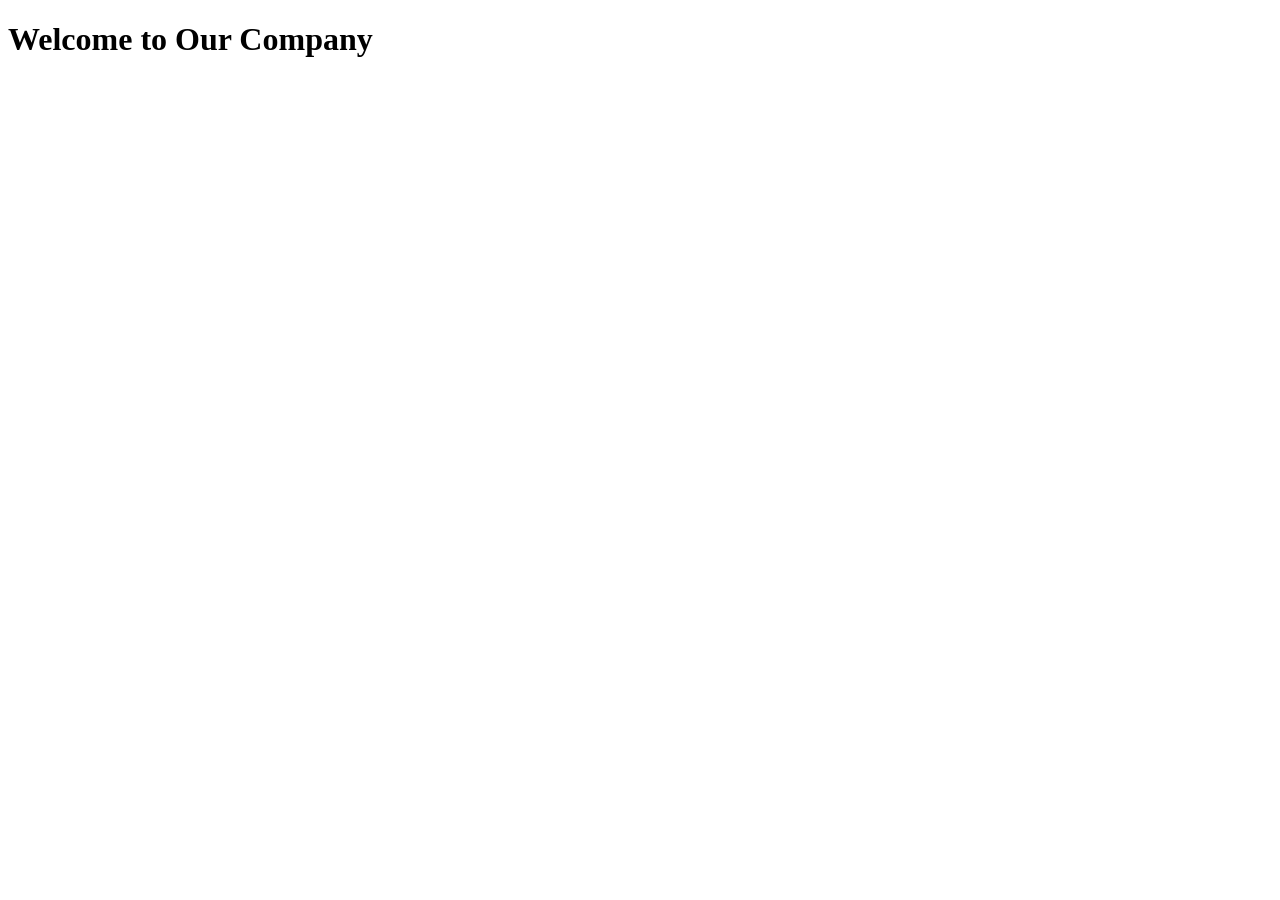
==== index.html @ e73011f4 "Initial commit with index.html" ====
<!DOCTYPE html>
<html lang="en">
<head>
    <meta charset="UTF-8">
    <meta name="viewport" content="width=device-width, initial-scale=1.0">
    <title>Document</title>
</head>
<body>
    <h1>Welcome to Our Company</h1>
</body>
</html>
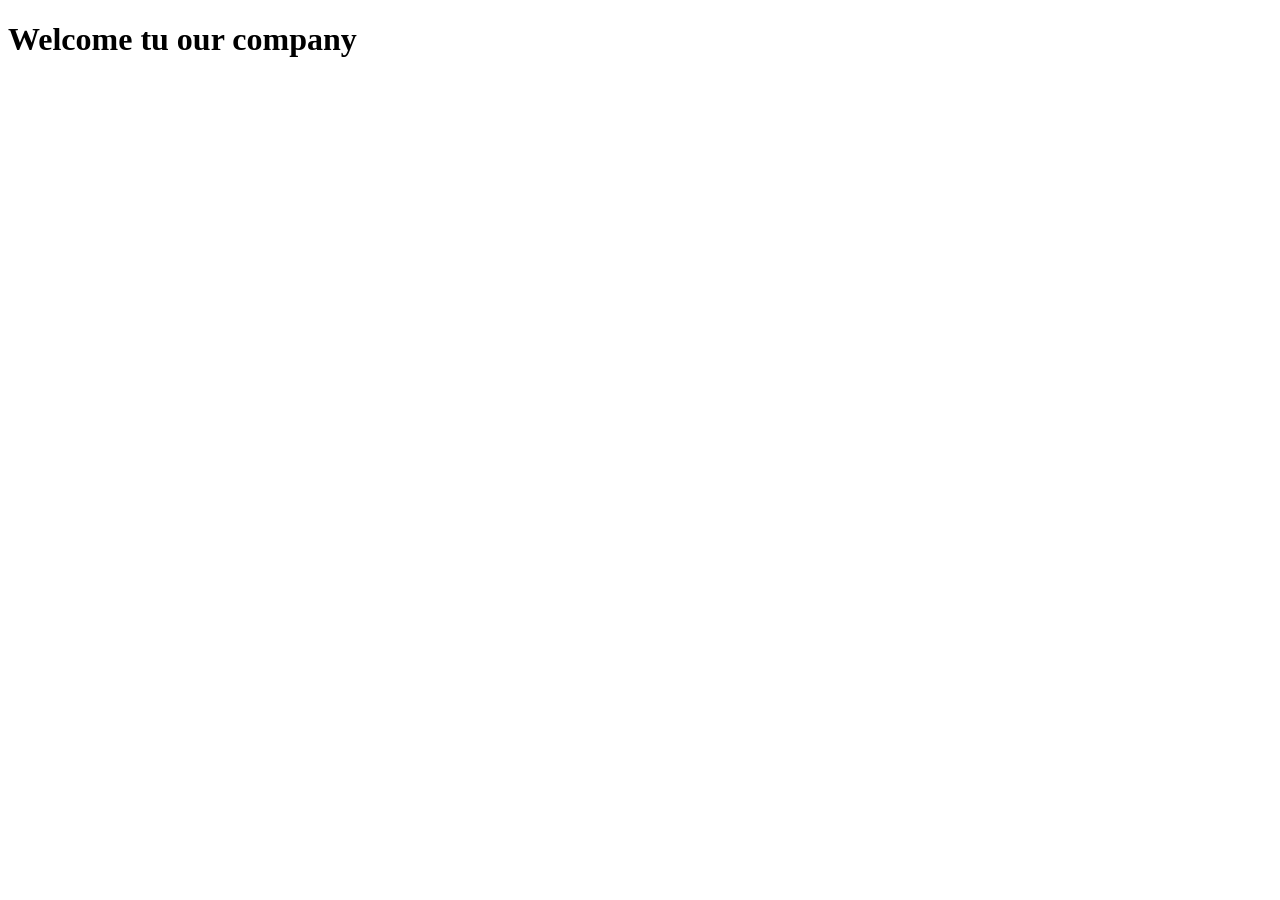
==== commit 014e8a74: "Initial commit with index.html" ====
--- a/index.html
+++ b/index.html
@@ -6,6 +6,6 @@
     <title>Document</title>
 </head>
 <body>
-    <h1>Welcome to Our Company</h1>
+    <h1>Welcome tu our company</h1>
 </body>
 </html>
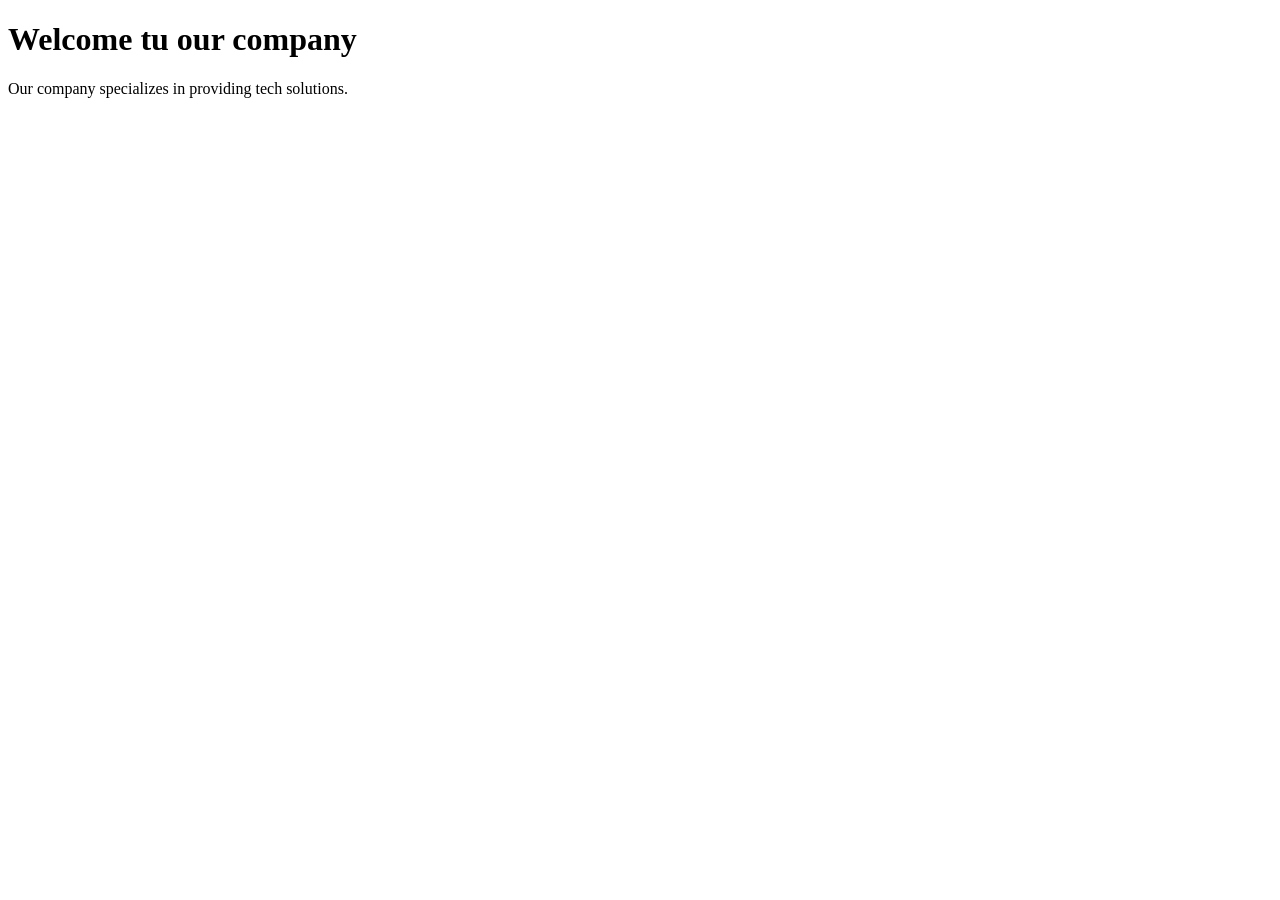
==== commit 7290e09c: "Update content in index.html" ====
--- a/index.html
+++ b/index.html
@@ -7,5 +7,6 @@
 </head>
 <body>
     <h1>Welcome tu our company</h1>
+    <p>Our company specializes in providing tech solutions.</p>
 </body>
 </html>
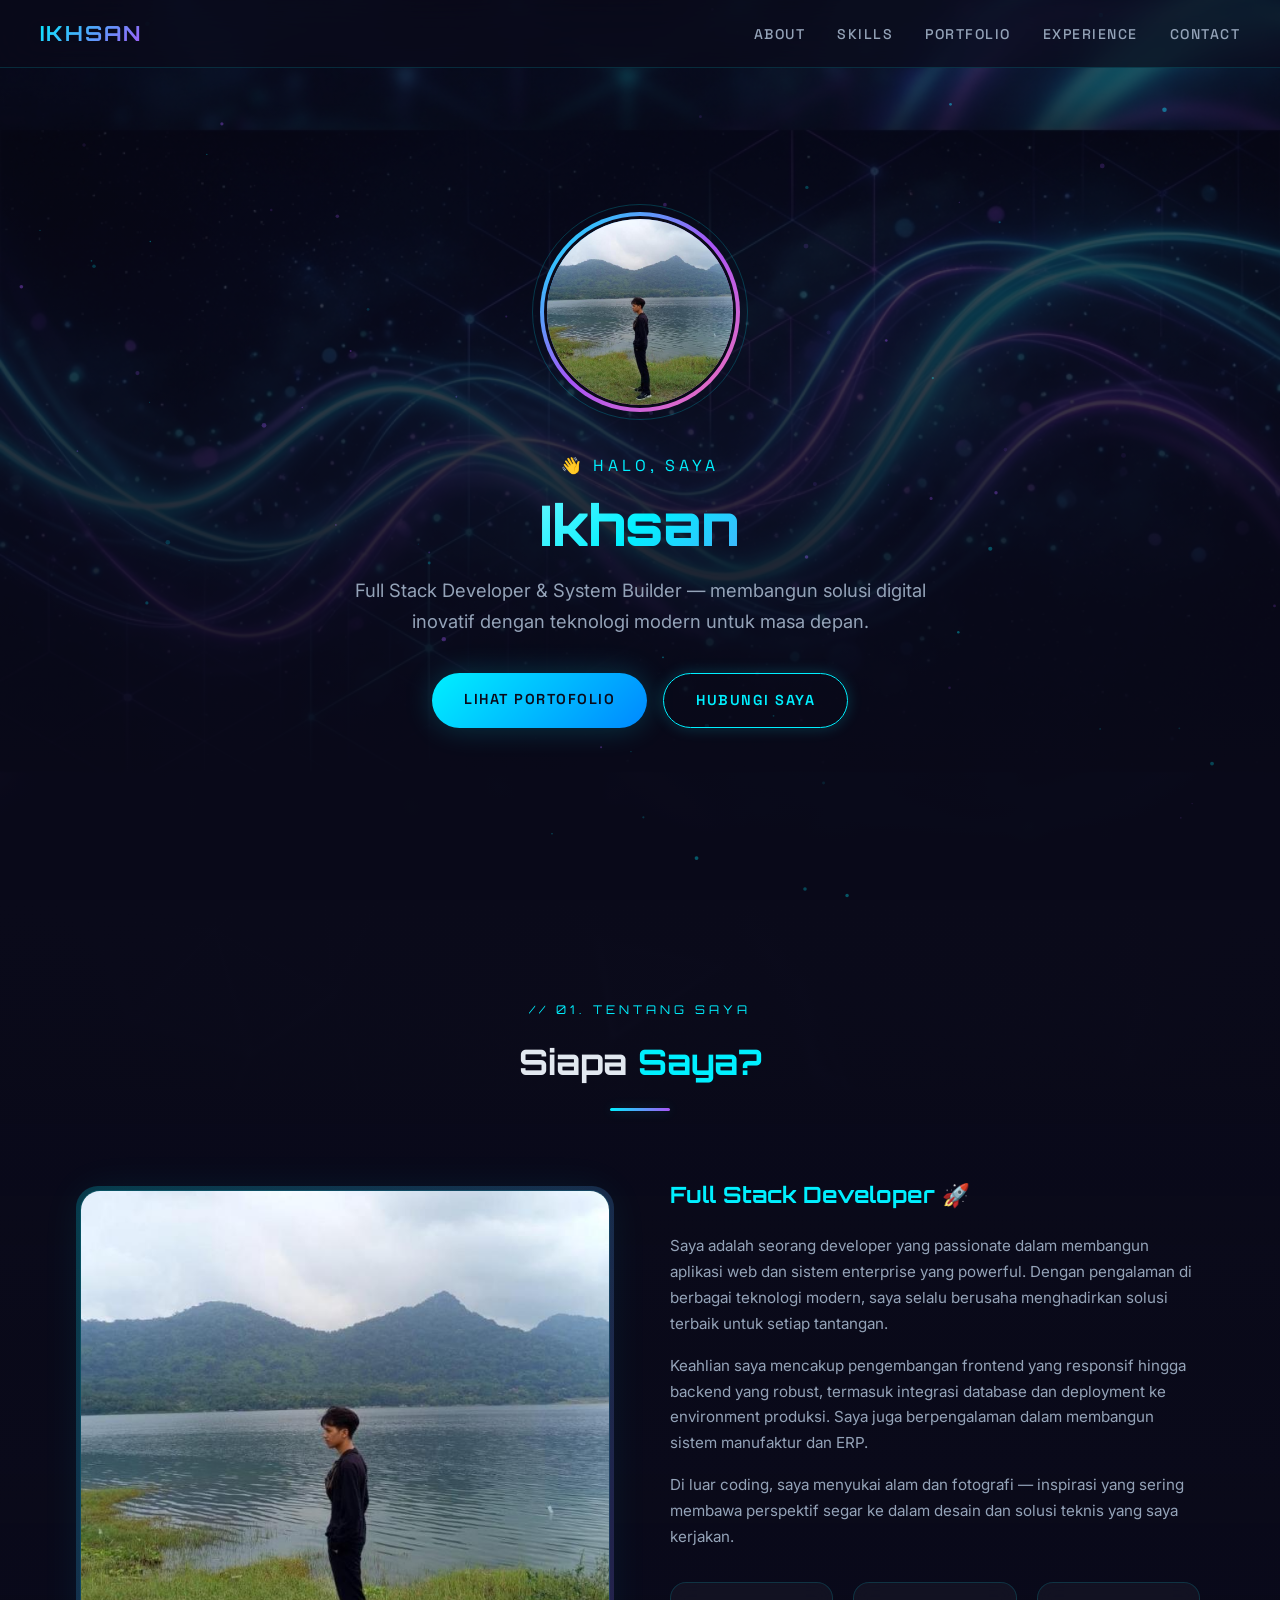
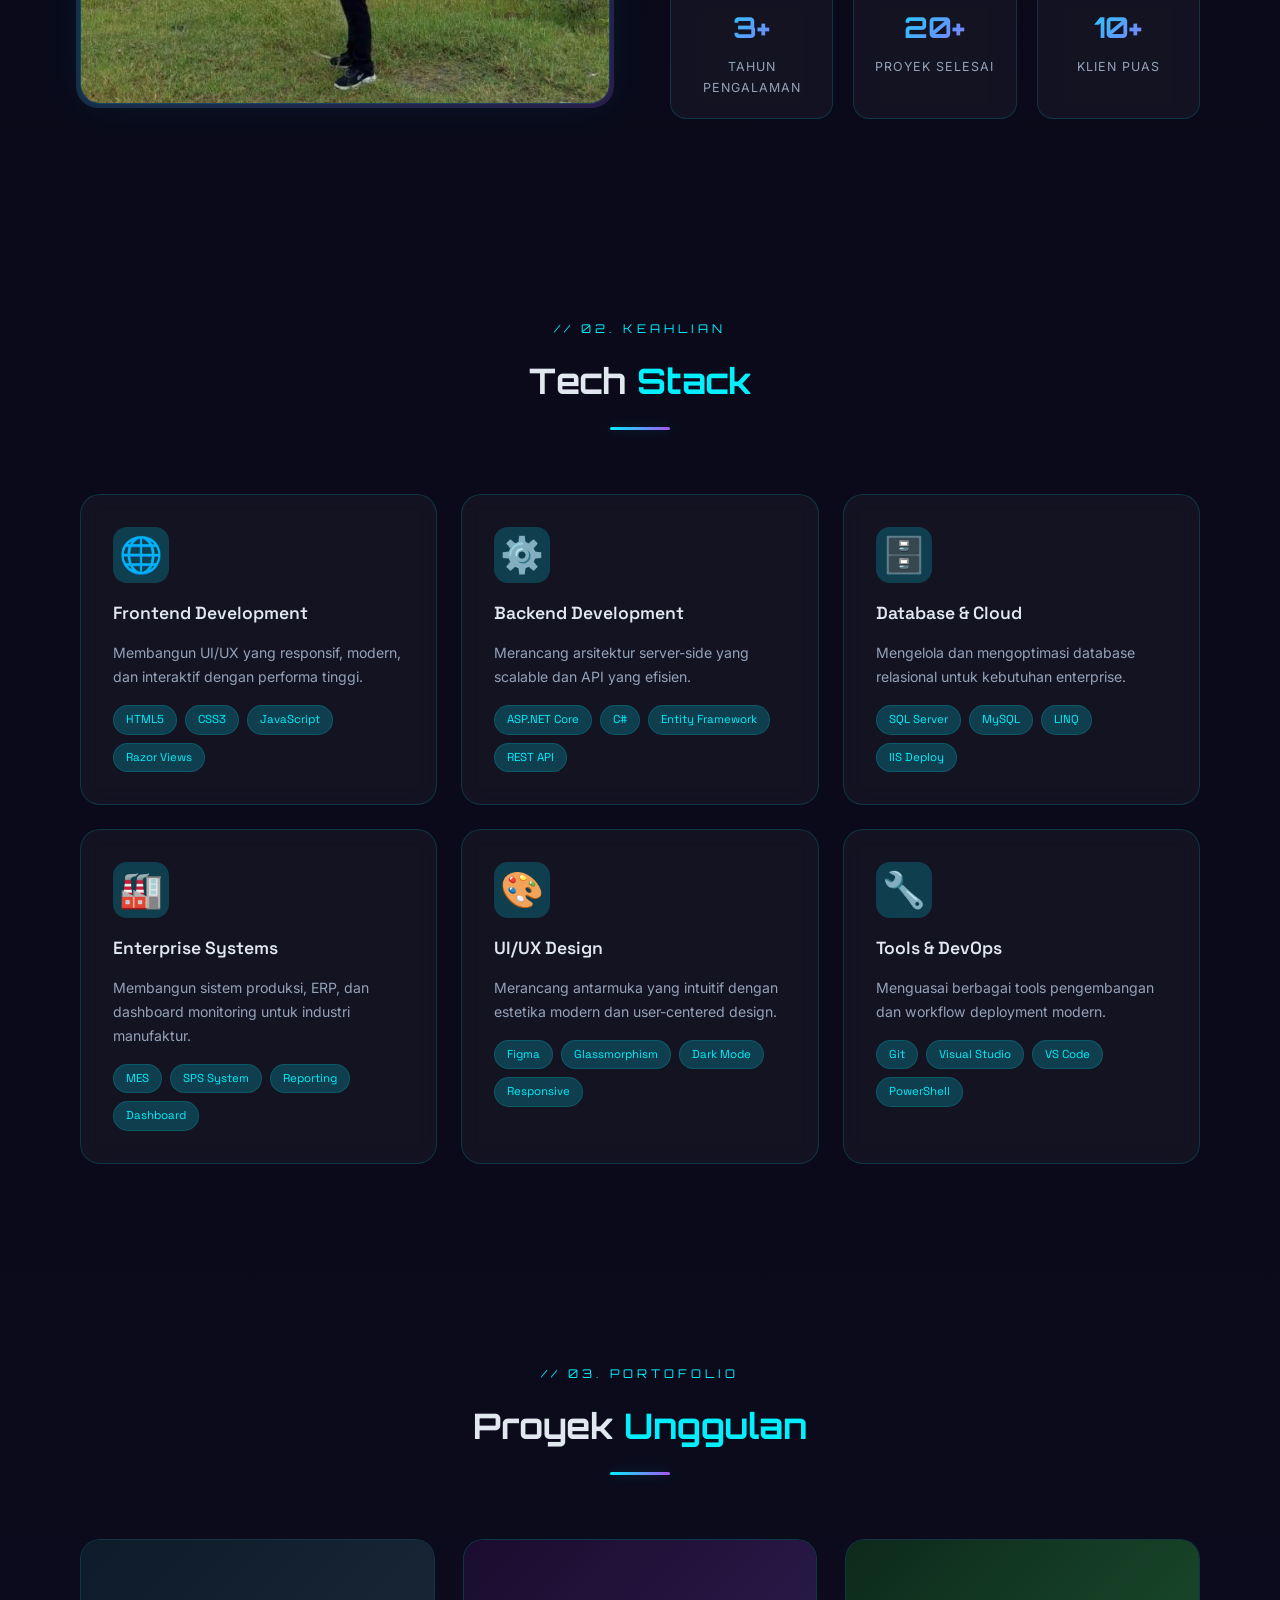
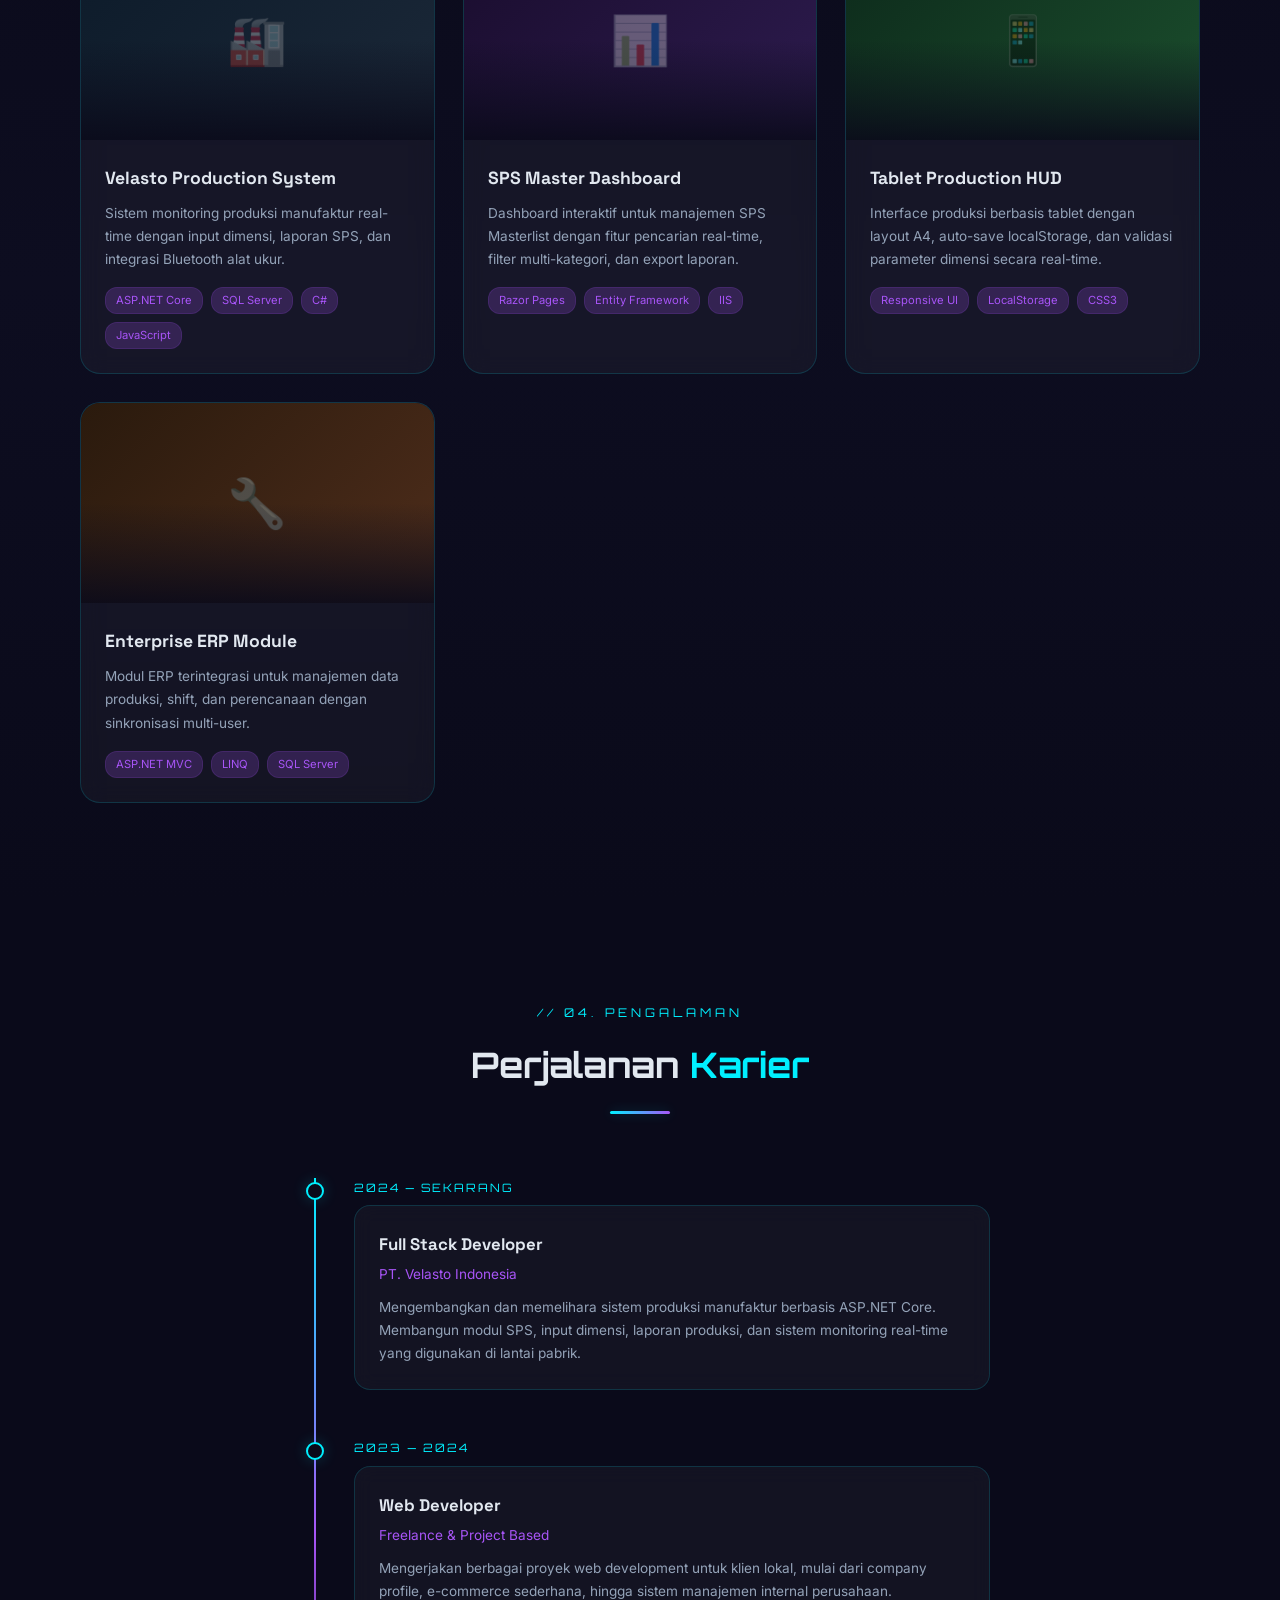
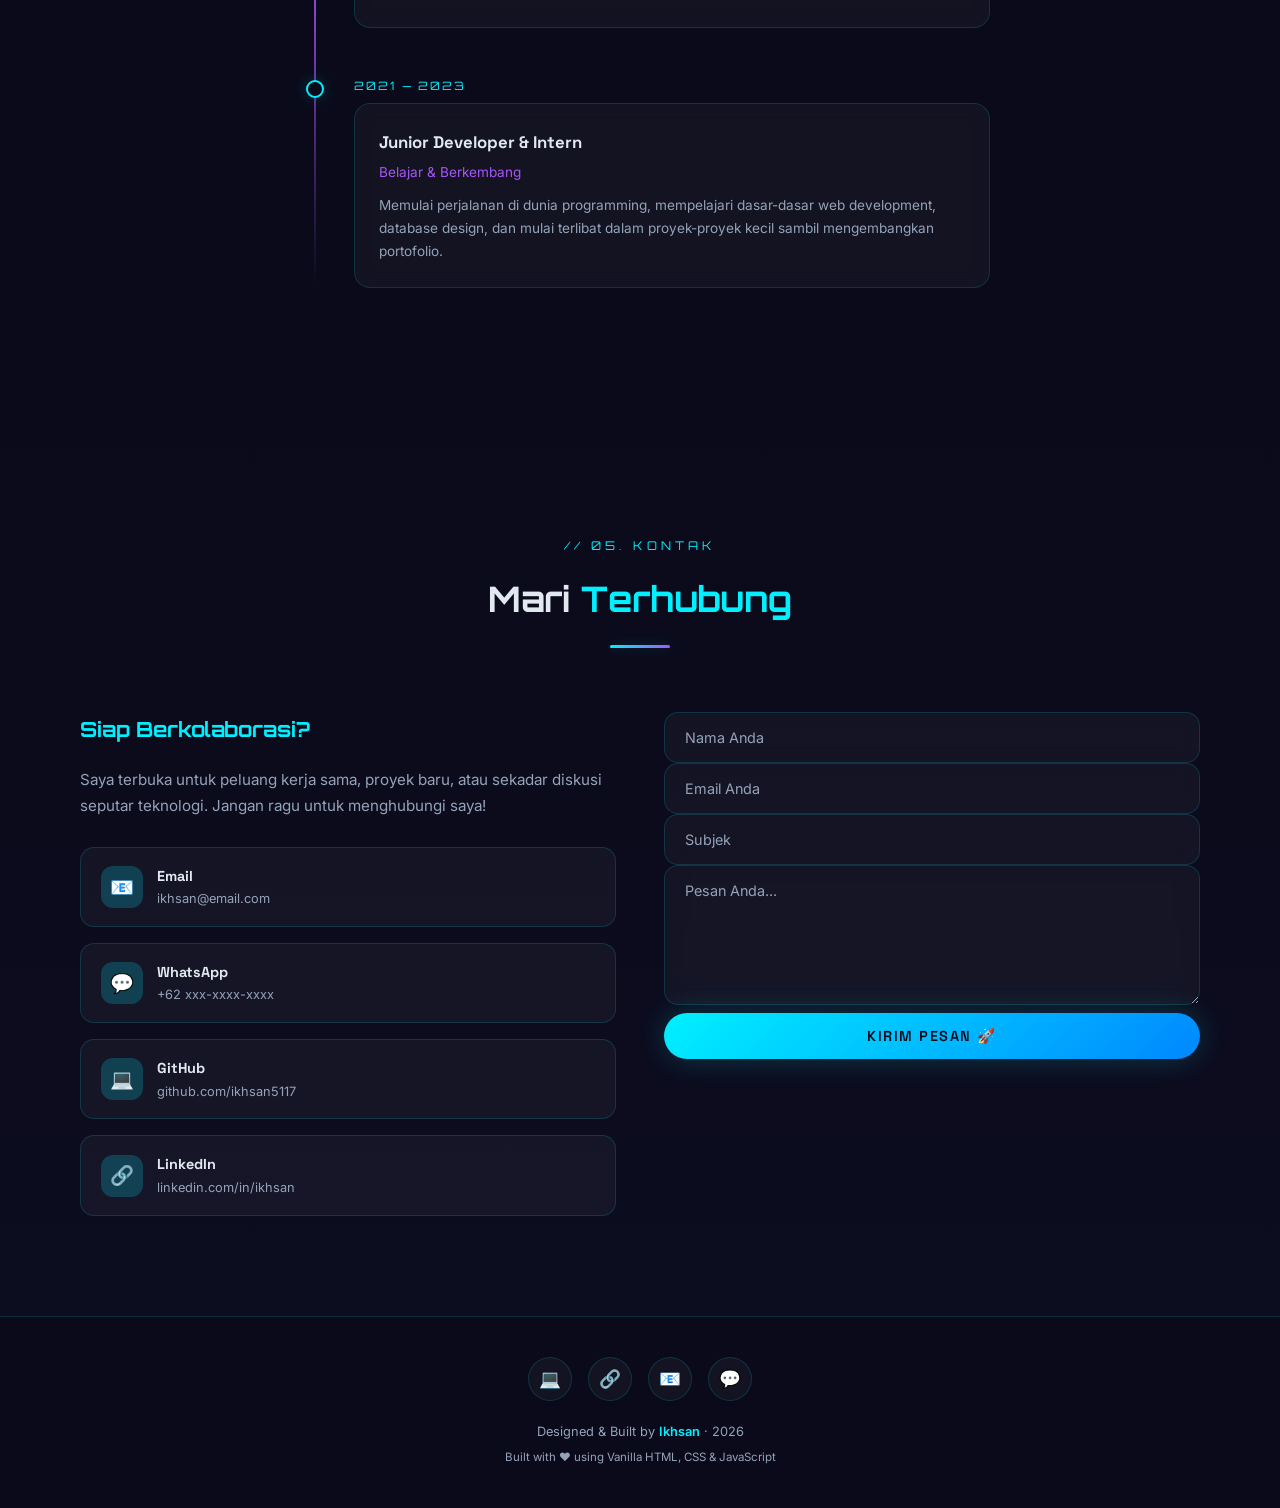
==== commit 4d201ab5: "ini profile saya" ====
--- a/index.html
+++ b/index.html
@@ -1,12 +1,363 @@
 <!DOCTYPE html>
-<html lang="en">
+<html lang="id">
 <head>
-    <meta charset="UTF-8">
-    <meta name="viewport" content="width=device-width, initial-scale=1.0">
-    <title>Document</title>
+  <meta charset="UTF-8" />
+  <meta name="viewport" content="width=device-width, initial-scale=1.0" />
+  <title>Ikhsan — Full Stack Developer</title>
+  <meta name="description" content="Portfolio website Ikhsan — Full Stack Developer yang berpengalaman dalam membangun aplikasi web modern dan sistem enterprise." />
+  <meta property="og:title" content="Ikhsan — Full Stack Developer" />
+  <meta property="og:description" content="Portfolio & Profile Website" />
+  <link rel="stylesheet" href="style.css" />
 </head>
 <body>
-    <h1>Welcome tu our company</h1>
-    <p>Our company specializes in providing tech solutions.</p>
+
+<canvas id="particles-canvas"></canvas>
+
+<!-- NAVBAR -->
+<nav class="navbar" id="navbar">
+  <a href="#hero" class="nav-logo">IKH<span style="color:#a855f7">SAN</span></a>
+  <ul class="nav-links" id="navLinks">
+    <li><a href="#about" id="nav-about">About</a></li>
+    <li><a href="#skills" id="nav-skills">Skills</a></li>
+    <li><a href="#portfolio" id="nav-portfolio">Portfolio</a></li>
+    <li><a href="#experience" id="nav-exp">Experience</a></li>
+    <li><a href="#contact" id="nav-contact">Contact</a></li>
+  </ul>
+  <div class="hamburger" id="hamburger" aria-label="Toggle Menu">
+    <span></span><span></span><span></span>
+  </div>
+</nav>
+
+<!-- HERO -->
+<section class="hero" id="hero">
+  <div class="hero-bg"></div>
+  <div class="hero-content">
+    <div class="hero-photo-wrapper">
+      <img src="assets/profile-photo.png" alt="Foto Profil Ikhsan" class="hero-photo" id="hero-photo" />
+    </div>
+    <p class="hero-greeting">👋 Halo, Saya</p>
+    <h1 class="hero-name">Ikhsan</h1>
+    <p class="hero-tagline">
+      Full Stack Developer &amp; System Builder — membangun solusi digital inovatif dengan teknologi modern untuk masa depan.
+    </p>
+    <div class="hero-cta">
+      <a href="#portfolio" class="btn btn-primary" id="btn-portfolio">Lihat Portofolio</a>
+      <a href="#contact" class="btn btn-outline" id="btn-contact">Hubungi Saya</a>
+    </div>
+  </div>
+</section>
+
+<!-- ABOUT -->
+<section id="about" style="position:relative;z-index:1;background: url('assets/about-bg.png') center/cover no-repeat; background-attachment:fixed;">
+  <div style="background: linear-gradient(0deg, var(--bg-dark) 0%, rgba(10,10,26,0.85) 50%, var(--bg-dark) 100%);">
+    <div class="section">
+      <div class="section-header reveal">
+        <p class="section-label">// 01. Tentang Saya</p>
+        <h2 class="section-title">Siapa <span style="color:var(--primary)">Saya?</span></h2>
+        <div class="section-line"></div>
+      </div>
+      <div class="about-grid">
+        <div class="about-image-wrapper reveal">
+          <img src="assets/profile-photo.png" alt="Ikhsan - Full Stack Developer" class="about-image" />
+        </div>
+        <div class="about-text reveal">
+          <h3>Full Stack Developer 🚀</h3>
+          <p>
+            Saya adalah seorang developer yang passionate dalam membangun aplikasi web dan sistem enterprise yang powerful. Dengan pengalaman di berbagai teknologi modern, saya selalu berusaha menghadirkan solusi terbaik untuk setiap tantangan.
+          </p>
+          <p>
+            Keahlian saya mencakup pengembangan frontend yang responsif hingga backend yang robust, termasuk integrasi database dan deployment ke environment produksi. Saya juga berpengalaman dalam membangun sistem manufaktur dan ERP.
+          </p>
+          <p>
+            Di luar coding, saya menyukai alam dan fotografi — inspirasi yang sering membawa perspektif segar ke dalam desain dan solusi teknis yang saya kerjakan.
+          </p>
+          <div class="about-stats">
+            <div class="stat-card">
+              <div class="stat-number">3+</div>
+              <div class="stat-label">Tahun Pengalaman</div>
+            </div>
+            <div class="stat-card">
+              <div class="stat-number">20+</div>
+              <div class="stat-label">Proyek Selesai</div>
+            </div>
+            <div class="stat-card">
+              <div class="stat-number">10+</div>
+              <div class="stat-label">Klien Puas</div>
+            </div>
+          </div>
+        </div>
+      </div>
+    </div>
+  </div>
+</section>
+
+<!-- SKILLS -->
+<section id="skills">
+  <div class="section">
+    <div class="section-header reveal">
+      <p class="section-label">// 02. Keahlian</p>
+      <h2 class="section-title">Tech <span style="color:var(--primary)">Stack</span></h2>
+      <div class="section-line"></div>
+    </div>
+    <div class="skills-grid">
+      <div class="skill-card reveal">
+        <div class="skill-icon">🌐</div>
+        <h3>Frontend Development</h3>
+        <p>Membangun UI/UX yang responsif, modern, dan interaktif dengan performa tinggi.</p>
+        <div class="skill-tags">
+          <span class="skill-tag">HTML5</span>
+          <span class="skill-tag">CSS3</span>
+          <span class="skill-tag">JavaScript</span>
+          <span class="skill-tag">Razor Views</span>
+        </div>
+      </div>
+      <div class="skill-card reveal">
+        <div class="skill-icon">⚙️</div>
+        <h3>Backend Development</h3>
+        <p>Merancang arsitektur server-side yang scalable dan API yang efisien.</p>
+        <div class="skill-tags">
+          <span class="skill-tag">ASP.NET Core</span>
+          <span class="skill-tag">C#</span>
+          <span class="skill-tag">Entity Framework</span>
+          <span class="skill-tag">REST API</span>
+        </div>
+      </div>
+      <div class="skill-card reveal">
+        <div class="skill-icon">🗄️</div>
+        <h3>Database & Cloud</h3>
+        <p>Mengelola dan mengoptimasi database relasional untuk kebutuhan enterprise.</p>
+        <div class="skill-tags">
+          <span class="skill-tag">SQL Server</span>
+          <span class="skill-tag">MySQL</span>
+          <span class="skill-tag">LINQ</span>
+          <span class="skill-tag">IIS Deploy</span>
+        </div>
+      </div>
+      <div class="skill-card reveal">
+        <div class="skill-icon">🏭</div>
+        <h3>Enterprise Systems</h3>
+        <p>Membangun sistem produksi, ERP, dan dashboard monitoring untuk industri manufaktur.</p>
+        <div class="skill-tags">
+          <span class="skill-tag">MES</span>
+          <span class="skill-tag">SPS System</span>
+          <span class="skill-tag">Reporting</span>
+          <span class="skill-tag">Dashboard</span>
+        </div>
+      </div>
+      <div class="skill-card reveal">
+        <div class="skill-icon">🎨</div>
+        <h3>UI/UX Design</h3>
+        <p>Merancang antarmuka yang intuitif dengan estetika modern dan user-centered design.</p>
+        <div class="skill-tags">
+          <span class="skill-tag">Figma</span>
+          <span class="skill-tag">Glassmorphism</span>
+          <span class="skill-tag">Dark Mode</span>
+          <span class="skill-tag">Responsive</span>
+        </div>
+      </div>
+      <div class="skill-card reveal">
+        <div class="skill-icon">🔧</div>
+        <h3>Tools & DevOps</h3>
+        <p>Menguasai berbagai tools pengembangan dan workflow deployment modern.</p>
+        <div class="skill-tags">
+          <span class="skill-tag">Git</span>
+          <span class="skill-tag">Visual Studio</span>
+          <span class="skill-tag">VS Code</span>
+          <span class="skill-tag">PowerShell</span>
+        </div>
+      </div>
+    </div>
+  </div>
+</section>
+
+<!-- PORTFOLIO -->
+<section id="portfolio" style="position:relative;z-index:1;background: linear-gradient(180deg, var(--bg-dark) 0%, #0d0d20 50%, var(--bg-dark) 100%);">
+  <div class="section">
+    <div class="section-header reveal">
+      <p class="section-label">// 03. Portofolio</p>
+      <h2 class="section-title">Proyek <span style="color:var(--primary)">Unggulan</span></h2>
+      <div class="section-line"></div>
+    </div>
+    <div class="portfolio-grid">
+      <div class="portfolio-card reveal">
+        <div class="portfolio-thumb" style="background: linear-gradient(135deg, #0d1b2a 0%, #1b2838 100%);">
+          <div class="portfolio-thumb-overlay"></div>
+          <div class="portfolio-thumb-icon">🏭</div>
+        </div>
+        <div class="portfolio-info">
+          <h3>Velasto Production System</h3>
+          <p>Sistem monitoring produksi manufaktur real-time dengan input dimensi, laporan SPS, dan integrasi Bluetooth alat ukur.</p>
+          <div class="portfolio-tech">
+            <span>ASP.NET Core</span><span>SQL Server</span><span>C#</span><span>JavaScript</span>
+          </div>
+        </div>
+      </div>
+      <div class="portfolio-card reveal">
+        <div class="portfolio-thumb" style="background: linear-gradient(135deg, #1a0d2e 0%, #2d1b4e 100%);">
+          <div class="portfolio-thumb-overlay"></div>
+          <div class="portfolio-thumb-icon">📊</div>
+        </div>
+        <div class="portfolio-info">
+          <h3>SPS Master Dashboard</h3>
+          <p>Dashboard interaktif untuk manajemen SPS Masterlist dengan fitur pencarian real-time, filter multi-kategori, dan export laporan.</p>
+          <div class="portfolio-tech">
+            <span>Razor Pages</span><span>Entity Framework</span><span>IIS</span>
+          </div>
+        </div>
+      </div>
+      <div class="portfolio-card reveal">
+        <div class="portfolio-thumb" style="background: linear-gradient(135deg, #0d2a1b 0%, #1b4e2d 100%);">
+          <div class="portfolio-thumb-overlay"></div>
+          <div class="portfolio-thumb-icon">📱</div>
+        </div>
+        <div class="portfolio-info">
+          <h3>Tablet Production HUD</h3>
+          <p>Interface produksi berbasis tablet dengan layout A4, auto-save localStorage, dan validasi parameter dimensi secara real-time.</p>
+          <div class="portfolio-tech">
+            <span>Responsive UI</span><span>LocalStorage</span><span>CSS3</span>
+          </div>
+        </div>
+      </div>
+      <div class="portfolio-card reveal">
+        <div class="portfolio-thumb" style="background: linear-gradient(135deg, #2a1a0d 0%, #4e2d1b 100%);">
+          <div class="portfolio-thumb-overlay"></div>
+          <div class="portfolio-thumb-icon">🔧</div>
+        </div>
+        <div class="portfolio-info">
+          <h3>Enterprise ERP Module</h3>
+          <p>Modul ERP terintegrasi untuk manajemen data produksi, shift, dan perencanaan dengan sinkronisasi multi-user.</p>
+          <div class="portfolio-tech">
+            <span>ASP.NET MVC</span><span>LINQ</span><span>SQL Server</span>
+          </div>
+        </div>
+      </div>
+    </div>
+  </div>
+</section>
+
+<!-- EXPERIENCE -->
+<section id="experience">
+  <div class="section">
+    <div class="section-header reveal">
+      <p class="section-label">// 04. Pengalaman</p>
+      <h2 class="section-title">Perjalanan <span style="color:var(--primary)">Karier</span></h2>
+      <div class="section-line"></div>
+    </div>
+    <div class="timeline">
+      <div class="timeline-item reveal">
+        <div class="timeline-dot"></div>
+        <div class="timeline-date">2024 — Sekarang</div>
+        <div class="timeline-card">
+          <h3>Full Stack Developer</h3>
+          <h4>PT. Velasto Indonesia</h4>
+          <p>Mengembangkan dan memelihara sistem produksi manufaktur berbasis ASP.NET Core. Membangun modul SPS, input dimensi, laporan produksi, dan sistem monitoring real-time yang digunakan di lantai pabrik.</p>
+        </div>
+      </div>
+      <div class="timeline-item reveal">
+        <div class="timeline-dot"></div>
+        <div class="timeline-date">2023 — 2024</div>
+        <div class="timeline-card">
+          <h3>Web Developer</h3>
+          <h4>Freelance & Project Based</h4>
+          <p>Mengerjakan berbagai proyek web development untuk klien lokal, mulai dari company profile, e-commerce sederhana, hingga sistem manajemen internal perusahaan.</p>
+        </div>
+      </div>
+      <div class="timeline-item reveal">
+        <div class="timeline-dot"></div>
+        <div class="timeline-date">2021 — 2023</div>
+        <div class="timeline-card">
+          <h3>Junior Developer & Intern</h3>
+          <h4>Belajar & Berkembang</h4>
+          <p>Memulai perjalanan di dunia programming, mempelajari dasar-dasar web development, database design, dan mulai terlibat dalam proyek-proyek kecil sambil mengembangkan portofolio.</p>
+        </div>
+      </div>
+    </div>
+  </div>
+</section>
+
+<!-- CONTACT -->
+<section id="contact" style="position:relative;z-index:1;background:linear-gradient(180deg, var(--bg-dark) 0%, #0d0d20 100%);">
+  <div class="section">
+    <div class="section-header reveal">
+      <p class="section-label">// 05. Kontak</p>
+      <h2 class="section-title">Mari <span style="color:var(--primary)">Terhubung</span></h2>
+      <div class="section-line"></div>
+    </div>
+    <div class="contact-wrapper">
+      <div class="contact-info reveal">
+        <h3>Siap Berkolaborasi?</h3>
+        <p>Saya terbuka untuk peluang kerja sama, proyek baru, atau sekadar diskusi seputar teknologi. Jangan ragu untuk menghubungi saya!</p>
+        <div class="contact-links">
+          <a class="contact-link" href="mailto:ikhsan@email.com" id="link-email">
+            <div class="contact-link-icon">📧</div>
+            <div class="contact-link-text">
+              <h4>Email</h4>
+              <p>ikhsan@email.com</p>
+            </div>
+          </a>
+          <a class="contact-link" href="https://wa.me/62xxxxxxxxx" id="link-wa" target="_blank" rel="noopener">
+            <div class="contact-link-icon">💬</div>
+            <div class="contact-link-text">
+              <h4>WhatsApp</h4>
+              <p>+62 xxx-xxxx-xxxx</p>
+            </div>
+          </a>
+          <a class="contact-link" href="https://github.com/ikhsan5117" id="link-github" target="_blank" rel="noopener">
+            <div class="contact-link-icon">💻</div>
+            <div class="contact-link-text">
+              <h4>GitHub</h4>
+              <p>github.com/ikhsan5117</p>
+            </div>
+          </a>
+          <a class="contact-link" href="https://linkedin.com/in/ikhsan" id="link-linkedin" target="_blank" rel="noopener">
+            <div class="contact-link-icon">🔗</div>
+            <div class="contact-link-text">
+              <h4>LinkedIn</h4>
+              <p>linkedin.com/in/ikhsan</p>
+            </div>
+          </a>
+        </div>
+      </div>
+      <div class="contact-form reveal">
+        <form id="contact-form" onsubmit="handleSubmit(event)">
+          <div class="form-group">
+            <input type="text" id="form-name" placeholder="Nama Anda" required autocomplete="name" />
+          </div>
+          <div class="form-group">
+            <input type="email" id="form-email" placeholder="Email Anda" required autocomplete="email" />
+          </div>
+          <div class="form-group">
+            <input type="text" id="form-subject" placeholder="Subjek" required />
+          </div>
+          <div class="form-group">
+            <textarea id="form-message" placeholder="Pesan Anda..." required></textarea>
+          </div>
+          <button type="submit" class="btn btn-primary" id="btn-send" style="width:100%">
+            Kirim Pesan 🚀
+          </button>
+        </form>
+        <div id="form-success" style="display:none;text-align:center;padding:32px;">
+          <div style="font-size:3rem;margin-bottom:16px">✅</div>
+          <h3 style="font-family:var(--font-display);color:var(--primary);margin-bottom:8px">Pesan Terkirim!</h3>
+          <p style="color:var(--text-secondary)">Terima kasih! Saya akan segera merespons pesan Anda.</p>
+        </div>
+      </div>
+    </div>
+  </div>
+</section>
+
+<!-- FOOTER -->
+<footer class="footer">
+  <div class="footer-socials">
+    <a href="https://github.com/ikhsan5117" id="footer-github" target="_blank" rel="noopener" title="GitHub">💻</a>
+    <a href="https://linkedin.com/in/ikhsan" id="footer-linkedin" target="_blank" rel="noopener" title="LinkedIn">🔗</a>
+    <a href="mailto:ikhsan@email.com" id="footer-email" title="Email">📧</a>
+    <a href="https://wa.me/62xxxxxxxxx" id="footer-wa" target="_blank" rel="noopener" title="WhatsApp">💬</a>
+  </div>
+  <p>Designed & Built by <span style="color:var(--primary);font-weight:600">Ikhsan</span> · 2026</p>
+  <p style="margin-top:6px;font-size:0.72rem;">Built with ❤️ using Vanilla HTML, CSS &amp; JavaScript</p>
+</footer>
+
+<script src="main.js"></script>
 </body>
-</html>+</html>
--- a/style.css
+++ b/style.css
@@ -0,0 +1,398 @@
+/* ===== IMPORTS ===== */
+@import url('https://fonts.googleapis.com/css2?family=Orbitron:wght@400;500;600;700;800;900&family=Inter:wght@300;400;500;600;700&family=Space+Grotesk:wght@300;400;500;600;700&display=swap');
+
+/* ===== CSS VARIABLES ===== */
+:root {
+  --primary: #00f0ff;
+  --primary-dim: #00f0ff33;
+  --secondary: #a855f7;
+  --secondary-dim: #a855f733;
+  --accent: #f472b6;
+  --bg-dark: #0a0a1a;
+  --bg-card: rgba(15, 15, 35, 0.6);
+  --bg-glass: rgba(255, 255, 255, 0.04);
+  --text-primary: #e2e8f0;
+  --text-secondary: #94a3b8;
+  --border-glow: rgba(0, 240, 255, 0.15);
+  --font-display: 'Orbitron', sans-serif;
+  --font-body: 'Inter', sans-serif;
+  --font-alt: 'Space Grotesk', sans-serif;
+}
+
+/* ===== RESET & BASE ===== */
+*, *::before, *::after { margin: 0; padding: 0; box-sizing: border-box; }
+html { scroll-behavior: smooth; scroll-padding-top: 80px; }
+body {
+  font-family: var(--font-body);
+  background: var(--bg-dark);
+  color: var(--text-primary);
+  overflow-x: hidden;
+  line-height: 1.7;
+}
+a { text-decoration: none; color: inherit; }
+img { max-width: 100%; display: block; }
+ul { list-style: none; }
+
+/* ===== SCROLLBAR ===== */
+::-webkit-scrollbar { width: 6px; }
+::-webkit-scrollbar-track { background: #0d0d20; }
+::-webkit-scrollbar-thumb { background: var(--primary); border-radius: 3px; }
+
+/* ===== ANIMATED BACKGROUND PARTICLES ===== */
+#particles-canvas {
+  position: fixed; top: 0; left: 0; width: 100%; height: 100%;
+  z-index: 0; pointer-events: none;
+}
+
+/* ===== NAVBAR ===== */
+.navbar {
+  position: fixed; top: 0; left: 0; right: 0; z-index: 1000;
+  padding: 16px 40px;
+  display: flex; justify-content: space-between; align-items: center;
+  background: rgba(10, 10, 26, 0.7);
+  backdrop-filter: blur(20px);
+  border-bottom: 1px solid var(--border-glow);
+  transition: all 0.4s ease;
+}
+.navbar.scrolled { padding: 10px 40px; background: rgba(10, 10, 26, 0.92); }
+.nav-logo {
+  font-family: var(--font-display); font-size: 1.3rem; font-weight: 700;
+  background: linear-gradient(135deg, var(--primary), var(--secondary));
+  -webkit-background-clip: text; -webkit-text-fill-color: transparent;
+  letter-spacing: 2px;
+}
+.nav-links { display: flex; gap: 32px; align-items: center; }
+.nav-links a {
+  font-family: var(--font-alt); font-size: 0.88rem; font-weight: 500;
+  color: var(--text-secondary); text-transform: uppercase; letter-spacing: 1.5px;
+  position: relative; padding: 4px 0; transition: color 0.3s;
+}
+.nav-links a::after {
+  content: ''; position: absolute; bottom: -2px; left: 0; width: 0; height: 2px;
+  background: var(--primary); transition: width 0.3s; box-shadow: 0 0 8px var(--primary);
+}
+.nav-links a:hover { color: var(--primary); }
+.nav-links a:hover::after { width: 100%; }
+
+.hamburger { display: none; flex-direction: column; gap: 5px; cursor: pointer; z-index: 1001; }
+.hamburger span { width: 28px; height: 2px; background: var(--primary); transition: 0.3s; }
+
+/* ===== HERO SECTION ===== */
+.hero {
+  position: relative; min-height: 100vh; display: flex; align-items: center;
+  justify-content: center; padding: 120px 40px 80px; overflow: hidden;
+}
+.hero-bg {
+  position: absolute; inset: 0;
+  background: url('assets/hero-bg.png') center/cover no-repeat;
+  opacity: 0.35; z-index: 0;
+}
+.hero-bg::after {
+  content: ''; position: absolute; inset: 0;
+  background: linear-gradient(180deg, transparent 0%, var(--bg-dark) 95%);
+}
+.hero-content {
+  position: relative; z-index: 2; text-align: center;
+  max-width: 900px; animation: fadeInUp 1s ease-out;
+}
+.hero-photo-wrapper {
+  width: 200px; height: 200px; margin: 0 auto 40px; position: relative;
+  border-radius: 50%; padding: 4px;
+  background: linear-gradient(135deg, var(--primary), var(--secondary), var(--accent));
+  animation: rotateGlow 4s linear infinite;
+}
+.hero-photo-wrapper::before {
+  content: ''; position: absolute; inset: -8px; border-radius: 50%;
+  border: 1px solid var(--primary-dim);
+  animation: pulseRing 2s ease-in-out infinite;
+}
+.hero-photo {
+  width: 100%; height: 100%; border-radius: 50%; object-fit: cover;
+  border: 3px solid var(--bg-dark);
+}
+.hero-greeting {
+  font-family: var(--font-alt); font-size: 1rem; color: var(--primary);
+  text-transform: uppercase; letter-spacing: 4px; margin-bottom: 12px;
+}
+.hero-name {
+  font-family: var(--font-display); font-size: clamp(2rem, 5vw, 3.5rem);
+  font-weight: 800; line-height: 1.2; margin-bottom: 16px;
+  background: linear-gradient(135deg, #fff 0%, var(--primary) 50%, var(--secondary) 100%);
+  -webkit-background-clip: text; -webkit-text-fill-color: transparent;
+}
+.hero-tagline {
+  font-size: 1.15rem; color: var(--text-secondary); margin-bottom: 36px;
+  max-width: 600px; margin-left: auto; margin-right: auto;
+}
+.hero-cta { display: flex; gap: 16px; justify-content: center; flex-wrap: wrap; }
+.btn {
+  font-family: var(--font-alt); font-size: 0.9rem; font-weight: 600;
+  padding: 14px 32px; border-radius: 50px; cursor: pointer;
+  text-transform: uppercase; letter-spacing: 1.5px; transition: all 0.3s;
+  border: none; position: relative; overflow: hidden;
+}
+.btn-primary {
+  background: linear-gradient(135deg, var(--primary), #0088ff);
+  color: #0a0a1a; box-shadow: 0 0 30px var(--primary-dim);
+}
+.btn-primary:hover { transform: translateY(-3px); box-shadow: 0 0 50px var(--primary-dim); }
+.btn-outline {
+  background: transparent; color: var(--primary);
+  border: 1px solid var(--primary); box-shadow: 0 0 15px var(--primary-dim);
+}
+.btn-outline:hover {
+  background: var(--primary-dim); transform: translateY(-3px);
+  box-shadow: 0 0 30px var(--primary-dim);
+}
+
+/* ===== SECTION BASE ===== */
+.section {
+  position: relative; z-index: 1; padding: 100px 40px; max-width: 1200px; margin: 0 auto;
+}
+.section-header { text-align: center; margin-bottom: 64px; }
+.section-label {
+  font-family: var(--font-display); font-size: 0.75rem; color: var(--primary);
+  text-transform: uppercase; letter-spacing: 4px; margin-bottom: 12px;
+}
+.section-title {
+  font-family: var(--font-display); font-size: clamp(1.5rem, 3vw, 2.2rem);
+  font-weight: 700; margin-bottom: 16px;
+}
+.section-line {
+  width: 60px; height: 3px; margin: 0 auto;
+  background: linear-gradient(90deg, var(--primary), var(--secondary));
+  border-radius: 2px; box-shadow: 0 0 12px var(--primary-dim);
+}
+
+/* ===== ABOUT ===== */
+.about-grid {
+  display: grid; grid-template-columns: 1fr 1fr; gap: 60px; align-items: center;
+}
+.about-image-wrapper { position: relative; }
+.about-image {
+  width: 100%; border-radius: 20px;
+  border: 1px solid var(--border-glow);
+  box-shadow: 0 0 40px rgba(0, 240, 255, 0.08);
+}
+.about-image-wrapper::before {
+  content: ''; position: absolute; inset: -4px; border-radius: 22px;
+  background: linear-gradient(135deg, var(--primary-dim), var(--secondary-dim));
+  z-index: -1;
+}
+.about-text h3 {
+  font-family: var(--font-display); font-size: 1.4rem; margin-bottom: 20px;
+  color: var(--primary);
+}
+.about-text p { color: var(--text-secondary); margin-bottom: 16px; font-size: 0.95rem; }
+.about-stats {
+  display: grid; grid-template-columns: repeat(3, 1fr); gap: 20px; margin-top: 32px;
+}
+.stat-card {
+  text-align: center; padding: 20px; border-radius: 16px;
+  background: var(--bg-glass); border: 1px solid var(--border-glow);
+  backdrop-filter: blur(10px); transition: transform 0.3s, box-shadow 0.3s;
+}
+.stat-card:hover {
+  transform: translateY(-4px);
+  box-shadow: 0 8px 30px var(--primary-dim);
+}
+.stat-number {
+  font-family: var(--font-display); font-size: 1.8rem; font-weight: 700;
+  background: linear-gradient(135deg, var(--primary), var(--secondary));
+  -webkit-background-clip: text; -webkit-text-fill-color: transparent;
+}
+.stat-label { font-size: 0.78rem; color: var(--text-secondary); margin-top: 4px; text-transform: uppercase; letter-spacing: 1px; }
+
+/* ===== SKILLS ===== */
+.skills-grid {
+  display: grid; grid-template-columns: repeat(auto-fit, minmax(280px, 1fr)); gap: 24px;
+}
+.skill-card {
+  padding: 32px; border-radius: 20px;
+  background: var(--bg-glass); border: 1px solid var(--border-glow);
+  backdrop-filter: blur(10px); transition: all 0.4s;
+  position: relative; overflow: hidden;
+}
+.skill-card::before {
+  content: ''; position: absolute; top: 0; left: 0; right: 0; height: 3px;
+  background: linear-gradient(90deg, var(--primary), var(--secondary));
+  transform: scaleX(0); transition: transform 0.4s; transform-origin: left;
+}
+.skill-card:hover::before { transform: scaleX(1); }
+.skill-card:hover { transform: translateY(-6px); box-shadow: 0 12px 40px var(--primary-dim); }
+.skill-icon {
+  font-size: 2.2rem; margin-bottom: 16px;
+  width: 56px; height: 56px; display: flex; align-items: center; justify-content: center;
+  border-radius: 14px; background: var(--primary-dim);
+}
+.skill-card h3 {
+  font-family: var(--font-alt); font-size: 1.1rem; font-weight: 600; margin-bottom: 12px;
+}
+.skill-card p { font-size: 0.88rem; color: var(--text-secondary); }
+.skill-tags { display: flex; flex-wrap: wrap; gap: 8px; margin-top: 16px; }
+.skill-tag {
+  padding: 4px 12px; border-radius: 20px; font-size: 0.72rem;
+  background: var(--primary-dim); color: var(--primary);
+  border: 1px solid rgba(0, 240, 255, 0.15); font-family: var(--font-alt);
+}
+
+/* ===== PORTFOLIO ===== */
+.portfolio-grid {
+  display: grid; grid-template-columns: repeat(auto-fit, minmax(340px, 1fr)); gap: 28px;
+}
+.portfolio-card {
+  border-radius: 20px; overflow: hidden;
+  background: var(--bg-glass); border: 1px solid var(--border-glow);
+  backdrop-filter: blur(10px); transition: all 0.4s; position: relative;
+}
+.portfolio-card:hover { transform: translateY(-8px); box-shadow: 0 16px 50px var(--primary-dim); }
+.portfolio-thumb {
+  height: 200px; overflow: hidden; position: relative;
+  background: linear-gradient(135deg, #0d1b2a, #1b2838);
+}
+.portfolio-thumb-overlay {
+  position: absolute; inset: 0;
+  background: linear-gradient(180deg, transparent 50%, rgba(10,10,26,0.9));
+}
+.portfolio-thumb-icon {
+  position: absolute; top: 50%; left: 50%; transform: translate(-50%, -50%);
+  font-size: 3rem; opacity: 0.3;
+}
+.portfolio-info { padding: 24px; }
+.portfolio-info h3 { font-family: var(--font-alt); font-size: 1.1rem; margin-bottom: 8px; }
+.portfolio-info p { font-size: 0.85rem; color: var(--text-secondary); margin-bottom: 16px; }
+.portfolio-tech { display: flex; gap: 8px; flex-wrap: wrap; }
+.portfolio-tech span {
+  padding: 3px 10px; border-radius: 12px; font-size: 0.7rem;
+  background: var(--secondary-dim); color: var(--secondary);
+  border: 1px solid rgba(168, 85, 247, 0.15);
+}
+
+/* ===== EXPERIENCE TIMELINE ===== */
+.timeline { position: relative; max-width: 700px; margin: 0 auto; }
+.timeline::before {
+  content: ''; position: absolute; left: 24px; top: 0; bottom: 0;
+  width: 2px; background: linear-gradient(180deg, var(--primary), var(--secondary), transparent);
+}
+.timeline-item { position: relative; padding-left: 64px; margin-bottom: 48px; }
+.timeline-dot {
+  position: absolute; left: 16px; top: 4px; width: 18px; height: 18px;
+  border-radius: 50%; background: var(--bg-dark);
+  border: 2px solid var(--primary); box-shadow: 0 0 15px var(--primary-dim);
+}
+.timeline-item:hover .timeline-dot { background: var(--primary); box-shadow: 0 0 25px var(--primary); }
+.timeline-date {
+  font-family: var(--font-display); font-size: 0.72rem; color: var(--primary);
+  text-transform: uppercase; letter-spacing: 2px; margin-bottom: 8px;
+}
+.timeline-card {
+  padding: 24px; border-radius: 16px;
+  background: var(--bg-glass); border: 1px solid var(--border-glow);
+  backdrop-filter: blur(10px); transition: all 0.3s;
+}
+.timeline-card:hover { border-color: var(--primary); box-shadow: 0 8px 30px var(--primary-dim); }
+.timeline-card h3 { font-family: var(--font-alt); font-size: 1.05rem; margin-bottom: 4px; }
+.timeline-card h4 { font-size: 0.85rem; color: var(--secondary); margin-bottom: 10px; font-weight: 400; }
+.timeline-card p { font-size: 0.85rem; color: var(--text-secondary); }
+
+/* ===== CONTACT ===== */
+.contact-wrapper {
+  display: grid; grid-template-columns: 1fr 1fr; gap: 48px; align-items: start;
+}
+.contact-info h3 {
+  font-family: var(--font-display); font-size: 1.3rem; margin-bottom: 20px;
+  color: var(--primary);
+}
+.contact-info p { color: var(--text-secondary); margin-bottom: 28px; font-size: 0.95rem; }
+.contact-links { display: flex; flex-direction: column; gap: 16px; }
+.contact-link {
+  display: flex; align-items: center; gap: 14px; padding: 16px 20px;
+  border-radius: 14px; background: var(--bg-glass); border: 1px solid var(--border-glow);
+  transition: all 0.3s; cursor: pointer;
+}
+.contact-link:hover { border-color: var(--primary); transform: translateX(8px); box-shadow: 0 4px 20px var(--primary-dim); }
+.contact-link-icon {
+  width: 42px; height: 42px; border-radius: 12px;
+  background: var(--primary-dim); display: flex; align-items: center;
+  justify-content: center; font-size: 1.2rem; flex-shrink: 0;
+}
+.contact-link-text h4 { font-family: var(--font-alt); font-size: 0.9rem; }
+.contact-link-text p { font-size: 0.8rem; color: var(--text-secondary); margin: 0; }
+
+.contact-form { display: flex; flex-direction: column; gap: 16px; }
+.form-group { position: relative; }
+.form-group input, .form-group textarea {
+  width: 100%; padding: 16px 20px; border-radius: 14px; font-size: 0.9rem;
+  background: var(--bg-glass); border: 1px solid var(--border-glow);
+  color: var(--text-primary); font-family: var(--font-body);
+  transition: border-color 0.3s, box-shadow 0.3s; outline: none;
+  backdrop-filter: blur(10px);
+}
+.form-group input::placeholder, .form-group textarea::placeholder { color: var(--text-secondary); }
+.form-group input:focus, .form-group textarea:focus {
+  border-color: var(--primary); box-shadow: 0 0 20px var(--primary-dim);
+}
+.form-group textarea { min-height: 140px; resize: vertical; }
+
+/* ===== FOOTER ===== */
+.footer {
+  position: relative; z-index: 1; text-align: center;
+  padding: 40px; border-top: 1px solid var(--border-glow);
+}
+.footer-socials { display: flex; justify-content: center; gap: 16px; margin-bottom: 20px; }
+.footer-socials a {
+  width: 44px; height: 44px; border-radius: 50%; display: flex;
+  align-items: center; justify-content: center;
+  background: var(--bg-glass); border: 1px solid var(--border-glow);
+  transition: all 0.3s; font-size: 1.1rem;
+}
+.footer-socials a:hover {
+  background: var(--primary-dim); border-color: var(--primary);
+  transform: translateY(-3px); box-shadow: 0 4px 15px var(--primary-dim);
+}
+.footer p { font-size: 0.8rem; color: var(--text-secondary); }
+
+/* ===== ANIMATIONS ===== */
+@keyframes fadeInUp {
+  from { opacity: 0; transform: translateY(40px); }
+  to { opacity: 1; transform: translateY(0); }
+}
+@keyframes rotateGlow {
+  0% { filter: hue-rotate(0deg); }
+  100% { filter: hue-rotate(360deg); }
+}
+@keyframes pulseRing {
+  0%, 100% { opacity: 0.4; transform: scale(1); }
+  50% { opacity: 0.8; transform: scale(1.08); }
+}
+@keyframes float {
+  0%, 100% { transform: translateY(0); }
+  50% { transform: translateY(-12px); }
+}
+
+.reveal { opacity: 0; transform: translateY(30px); transition: all 0.8s ease-out; }
+.reveal.active { opacity: 1; transform: translateY(0); }
+
+/* ===== RESPONSIVE ===== */
+@media (max-width: 768px) {
+  .navbar { padding: 14px 20px; }
+  .nav-links {
+    position: fixed; top: 0; right: -100%; width: 70%; height: 100vh;
+    background: rgba(10, 10, 26, 0.96); backdrop-filter: blur(20px);
+    flex-direction: column; justify-content: center; gap: 28px;
+    transition: right 0.4s; padding: 40px;
+  }
+  .nav-links.active { right: 0; }
+  .hamburger { display: flex; }
+  .hero { padding: 100px 20px 60px; }
+  .hero-photo-wrapper { width: 150px; height: 150px; }
+  .section { padding: 60px 20px; }
+  .about-grid { grid-template-columns: 1fr; gap: 32px; }
+  .about-stats { grid-template-columns: repeat(3, 1fr); }
+  .skills-grid { grid-template-columns: 1fr; }
+  .portfolio-grid { grid-template-columns: 1fr; }
+  .contact-wrapper { grid-template-columns: 1fr; }
+  .timeline::before { left: 16px; }
+  .timeline-item { padding-left: 50px; }
+  .timeline-dot { left: 8px; }
+}
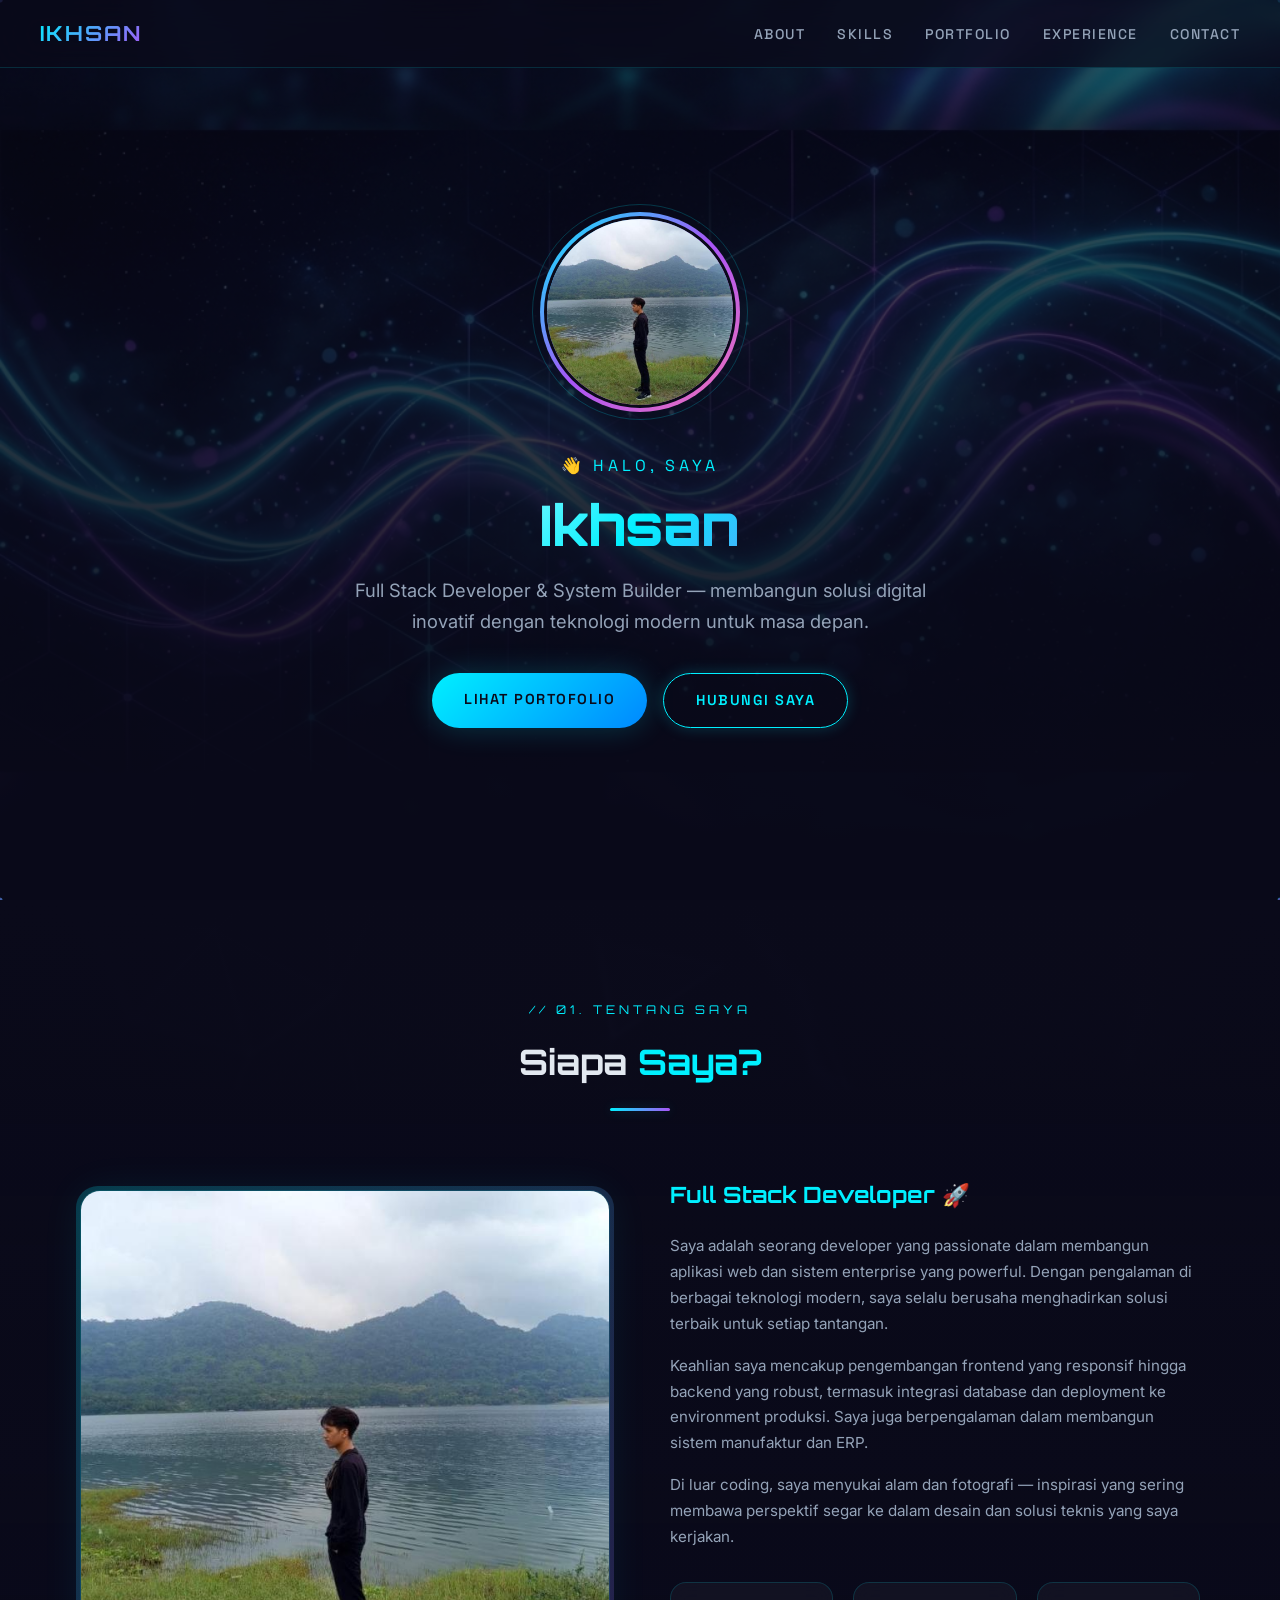
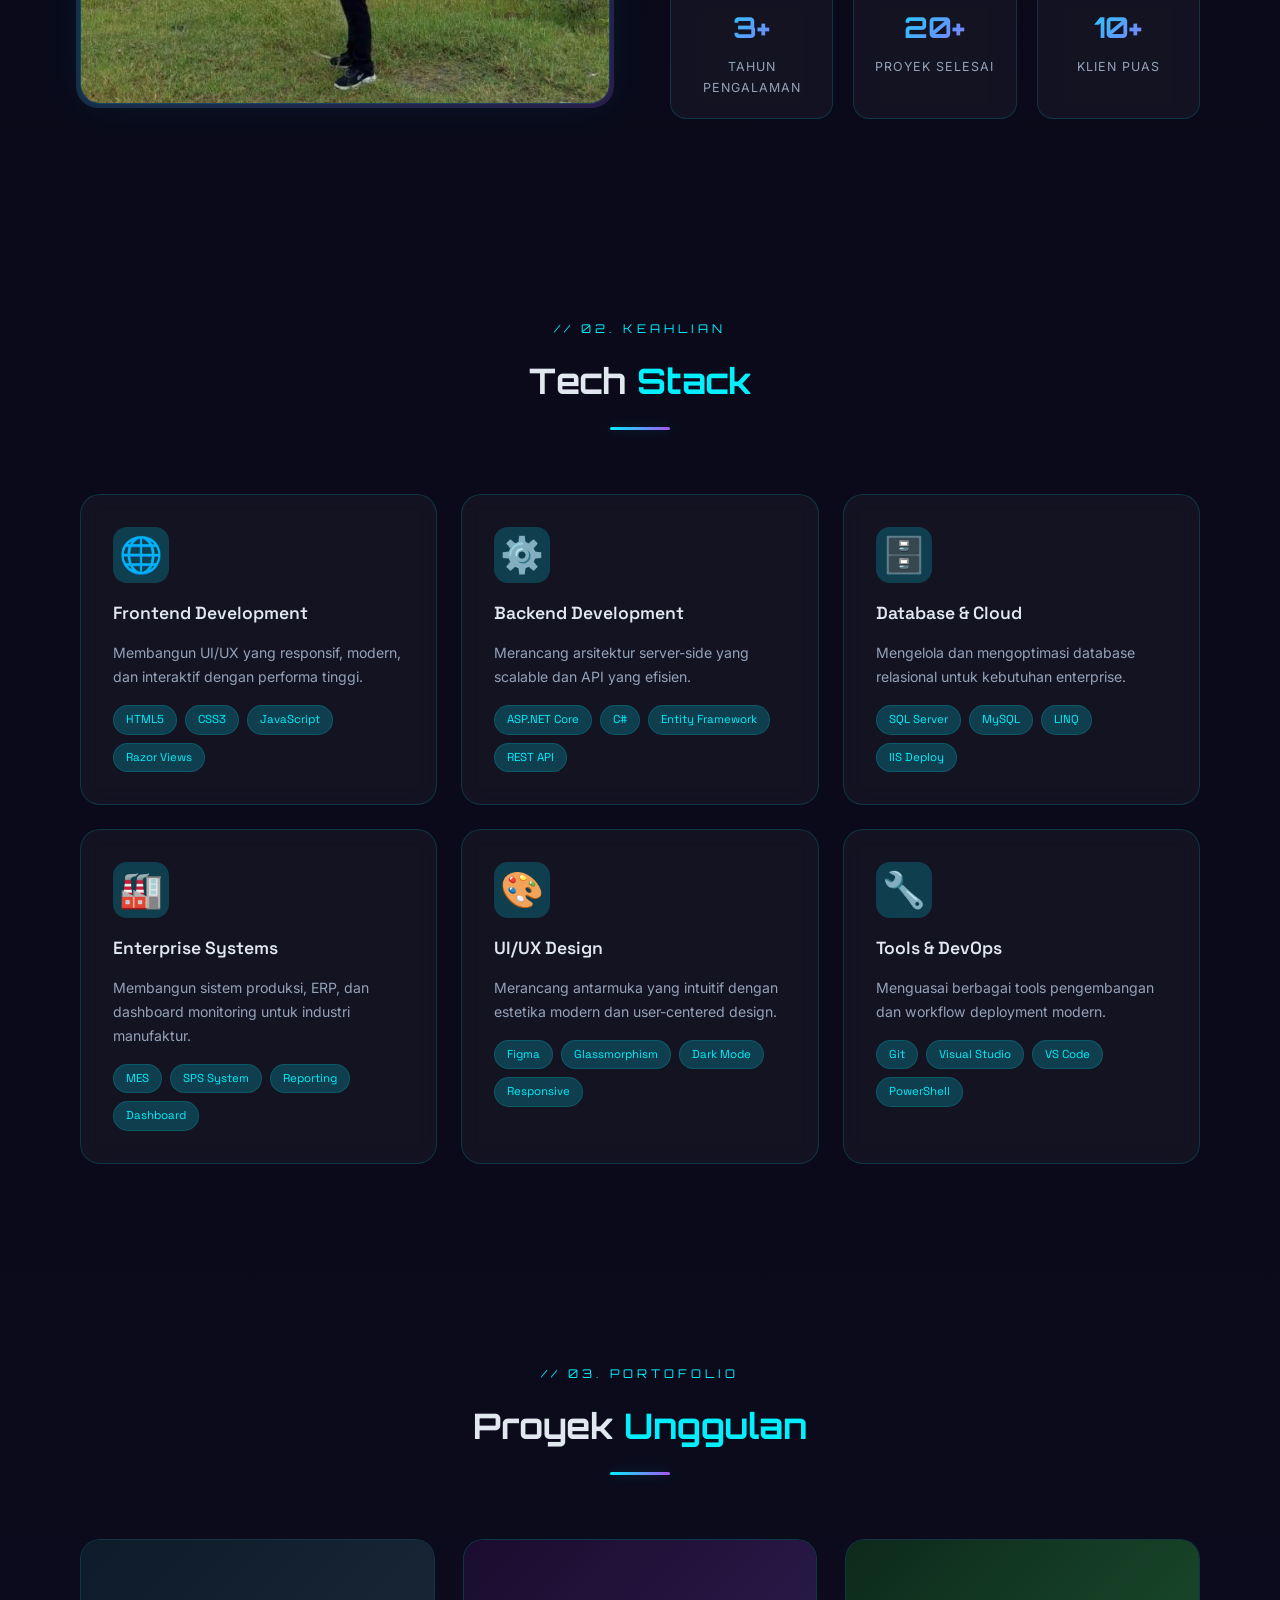
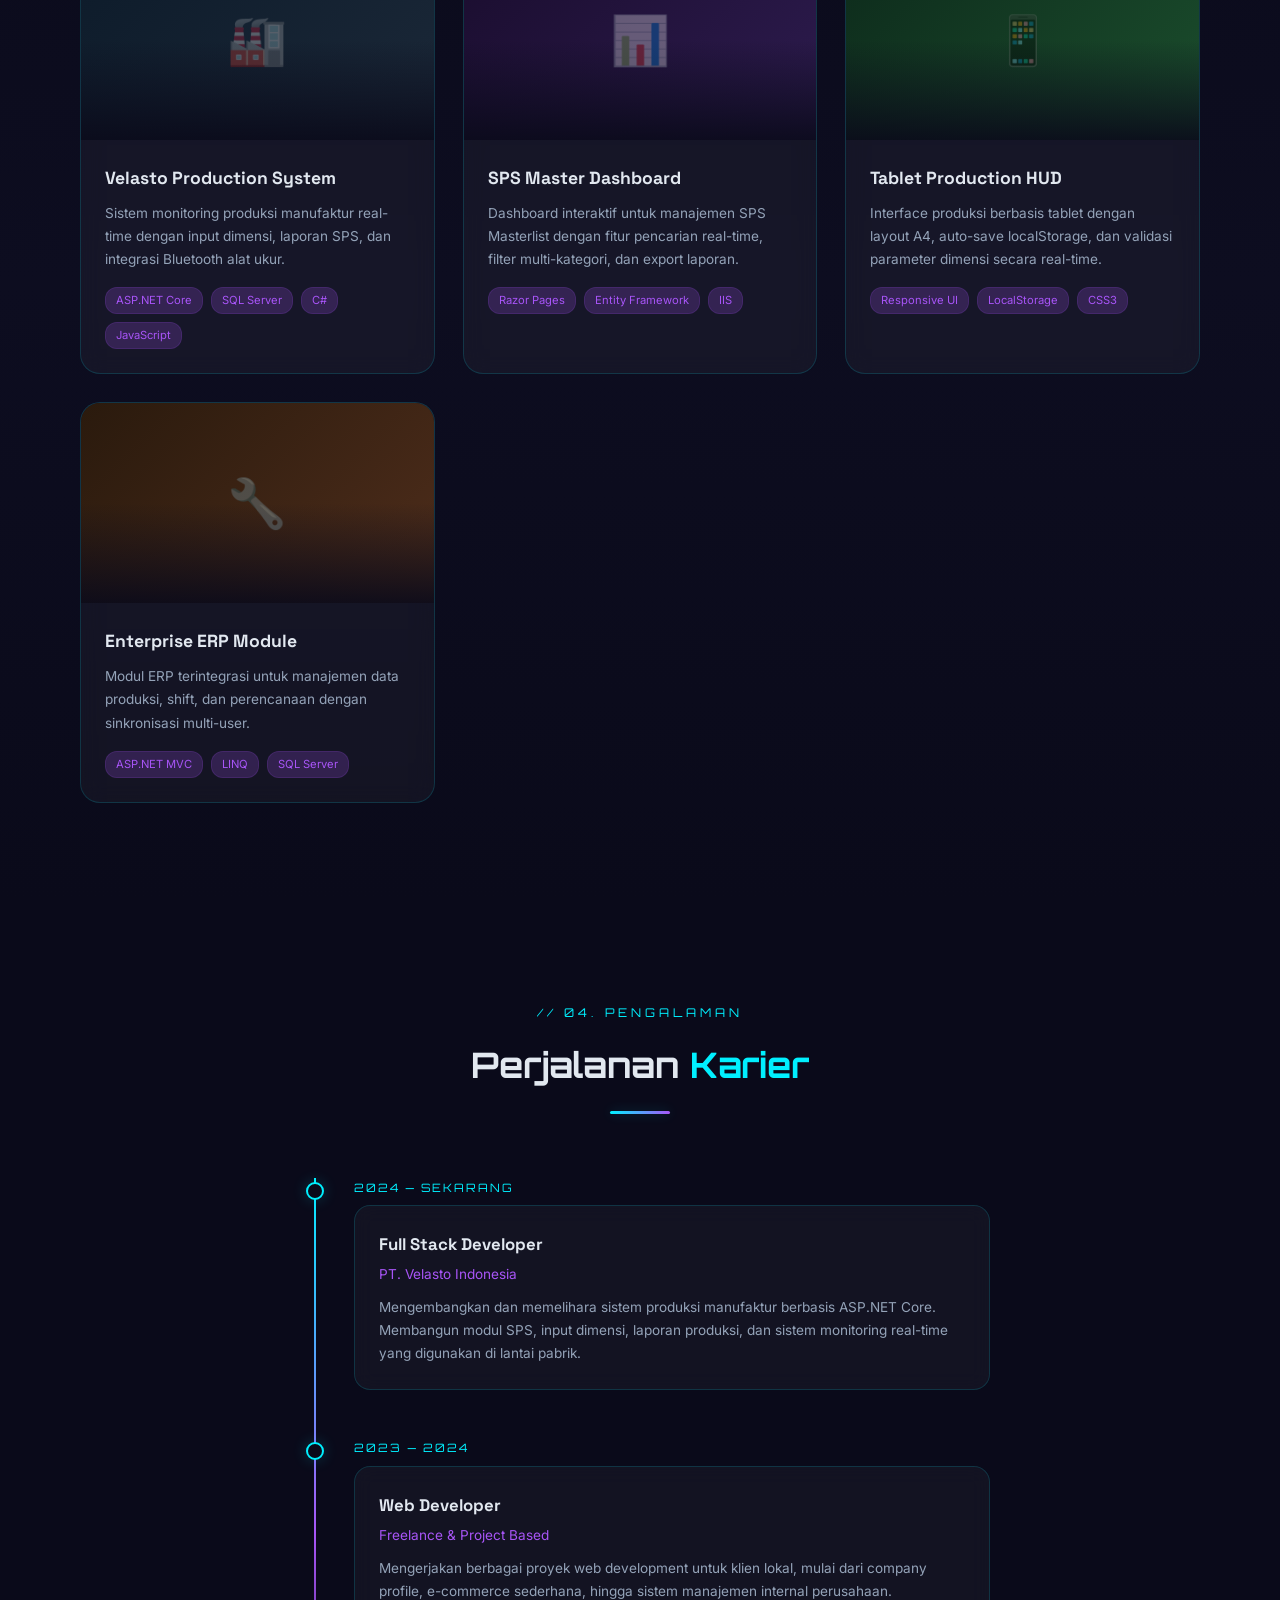
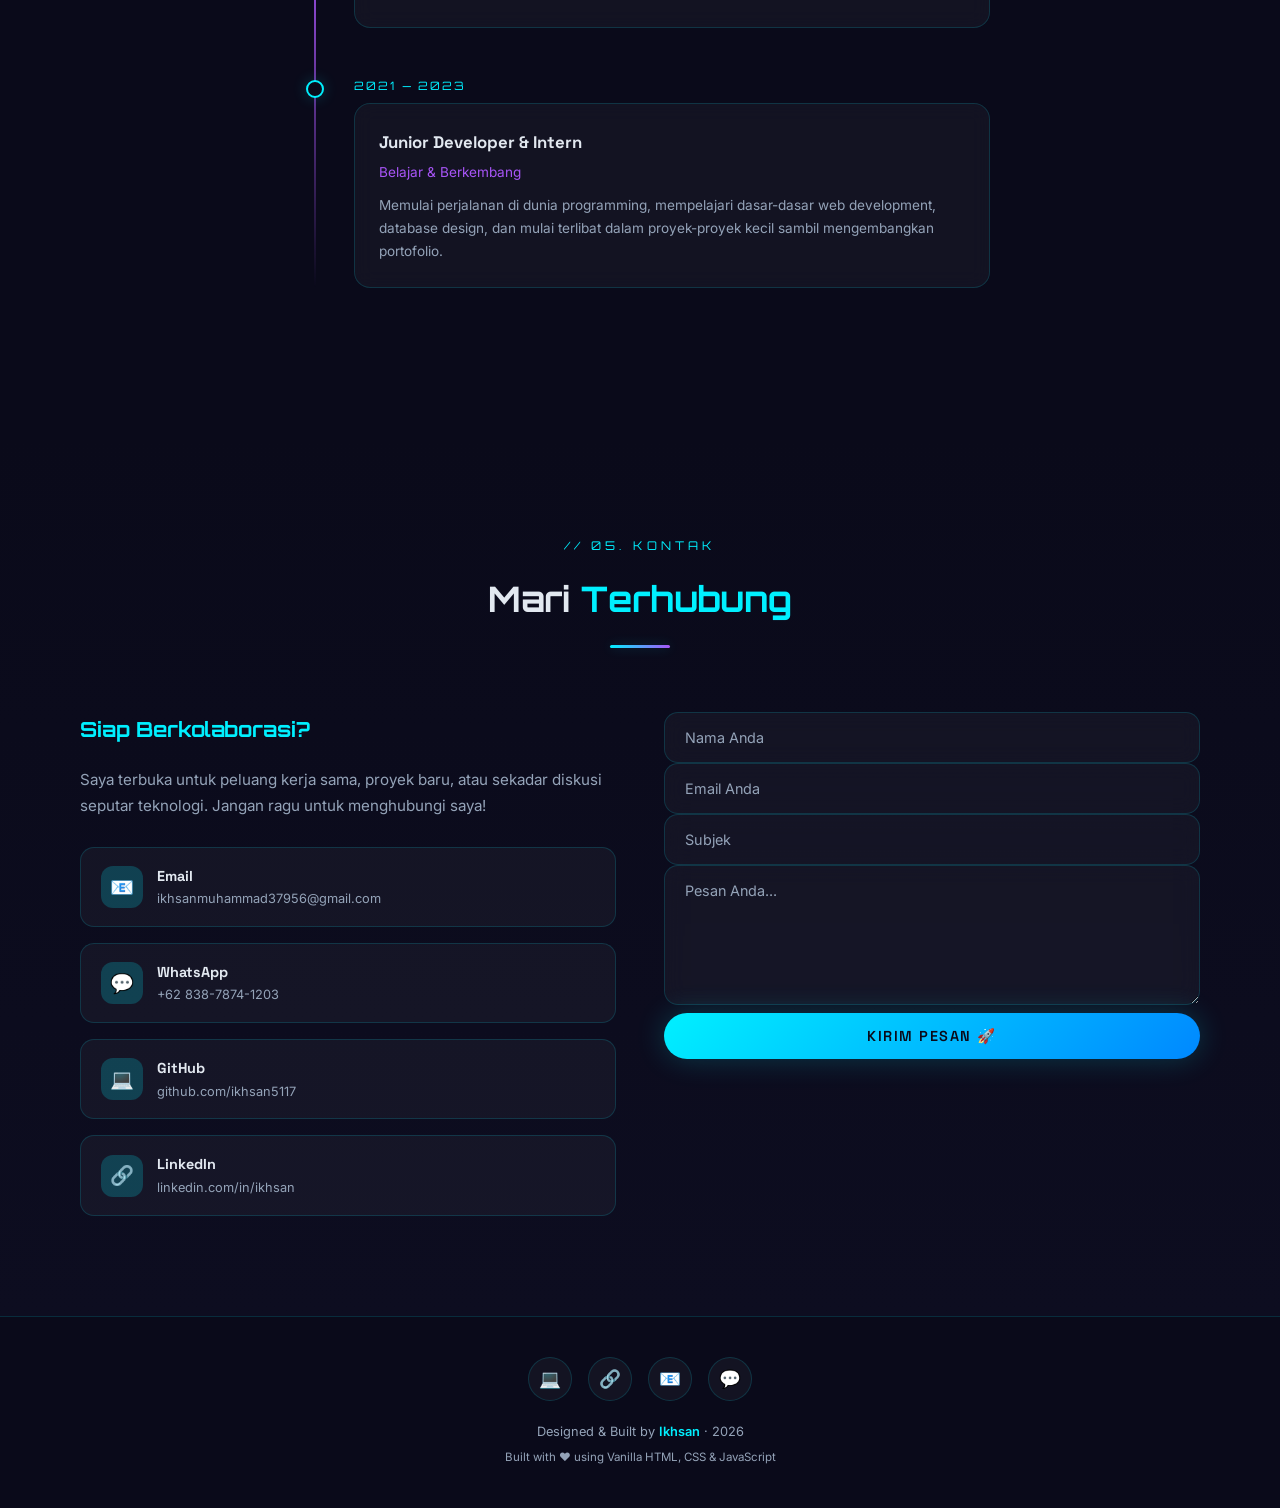
==== commit 0ed838af: "update" ====
--- a/index.html
+++ b/index.html
@@ -288,18 +288,18 @@
         <h3>Siap Berkolaborasi?</h3>
         <p>Saya terbuka untuk peluang kerja sama, proyek baru, atau sekadar diskusi seputar teknologi. Jangan ragu untuk menghubungi saya!</p>
         <div class="contact-links">
-          <a class="contact-link" href="mailto:ikhsan@email.com" id="link-email">
+          <a class="contact-link" href="mailto:ikhsanmuhammad37956@gmail.com" id="link-email">
             <div class="contact-link-icon">📧</div>
             <div class="contact-link-text">
               <h4>Email</h4>
-              <p>ikhsan@email.com</p>
+              <p>ikhsanmuhammad37956@gmail.com</p>
             </div>
           </a>
-          <a class="contact-link" href="https://wa.me/62xxxxxxxxx" id="link-wa" target="_blank" rel="noopener">
+          <a class="contact-link" href="https://wa.me/6283878741203" id="link-wa" target="_blank" rel="noopener">
             <div class="contact-link-icon">💬</div>
             <div class="contact-link-text">
               <h4>WhatsApp</h4>
-              <p>+62 xxx-xxxx-xxxx</p>
+              <p>+62 838-7874-1203</p>
             </div>
           </a>
           <a class="contact-link" href="https://github.com/ikhsan5117" id="link-github" target="_blank" rel="noopener">
@@ -351,8 +351,8 @@
   <div class="footer-socials">
     <a href="https://github.com/ikhsan5117" id="footer-github" target="_blank" rel="noopener" title="GitHub">💻</a>
     <a href="https://linkedin.com/in/ikhsan" id="footer-linkedin" target="_blank" rel="noopener" title="LinkedIn">🔗</a>
-    <a href="mailto:ikhsan@email.com" id="footer-email" title="Email">📧</a>
-    <a href="https://wa.me/62xxxxxxxxx" id="footer-wa" target="_blank" rel="noopener" title="WhatsApp">💬</a>
+    <a href="mailto:ikhsanmuhammad37956@gmail.com" id="footer-email" title="Email">📧</a>
+    <a href="https://wa.me/6283878741203" target="_blank" rel="noopener" title="WhatsApp">💬</a>
   </div>
   <p>Designed & Built by <span style="color:var(--primary);font-weight:600">Ikhsan</span> · 2026</p>
   <p style="margin-top:6px;font-size:0.72rem;">Built with ❤️ using Vanilla HTML, CSS &amp; JavaScript</p>
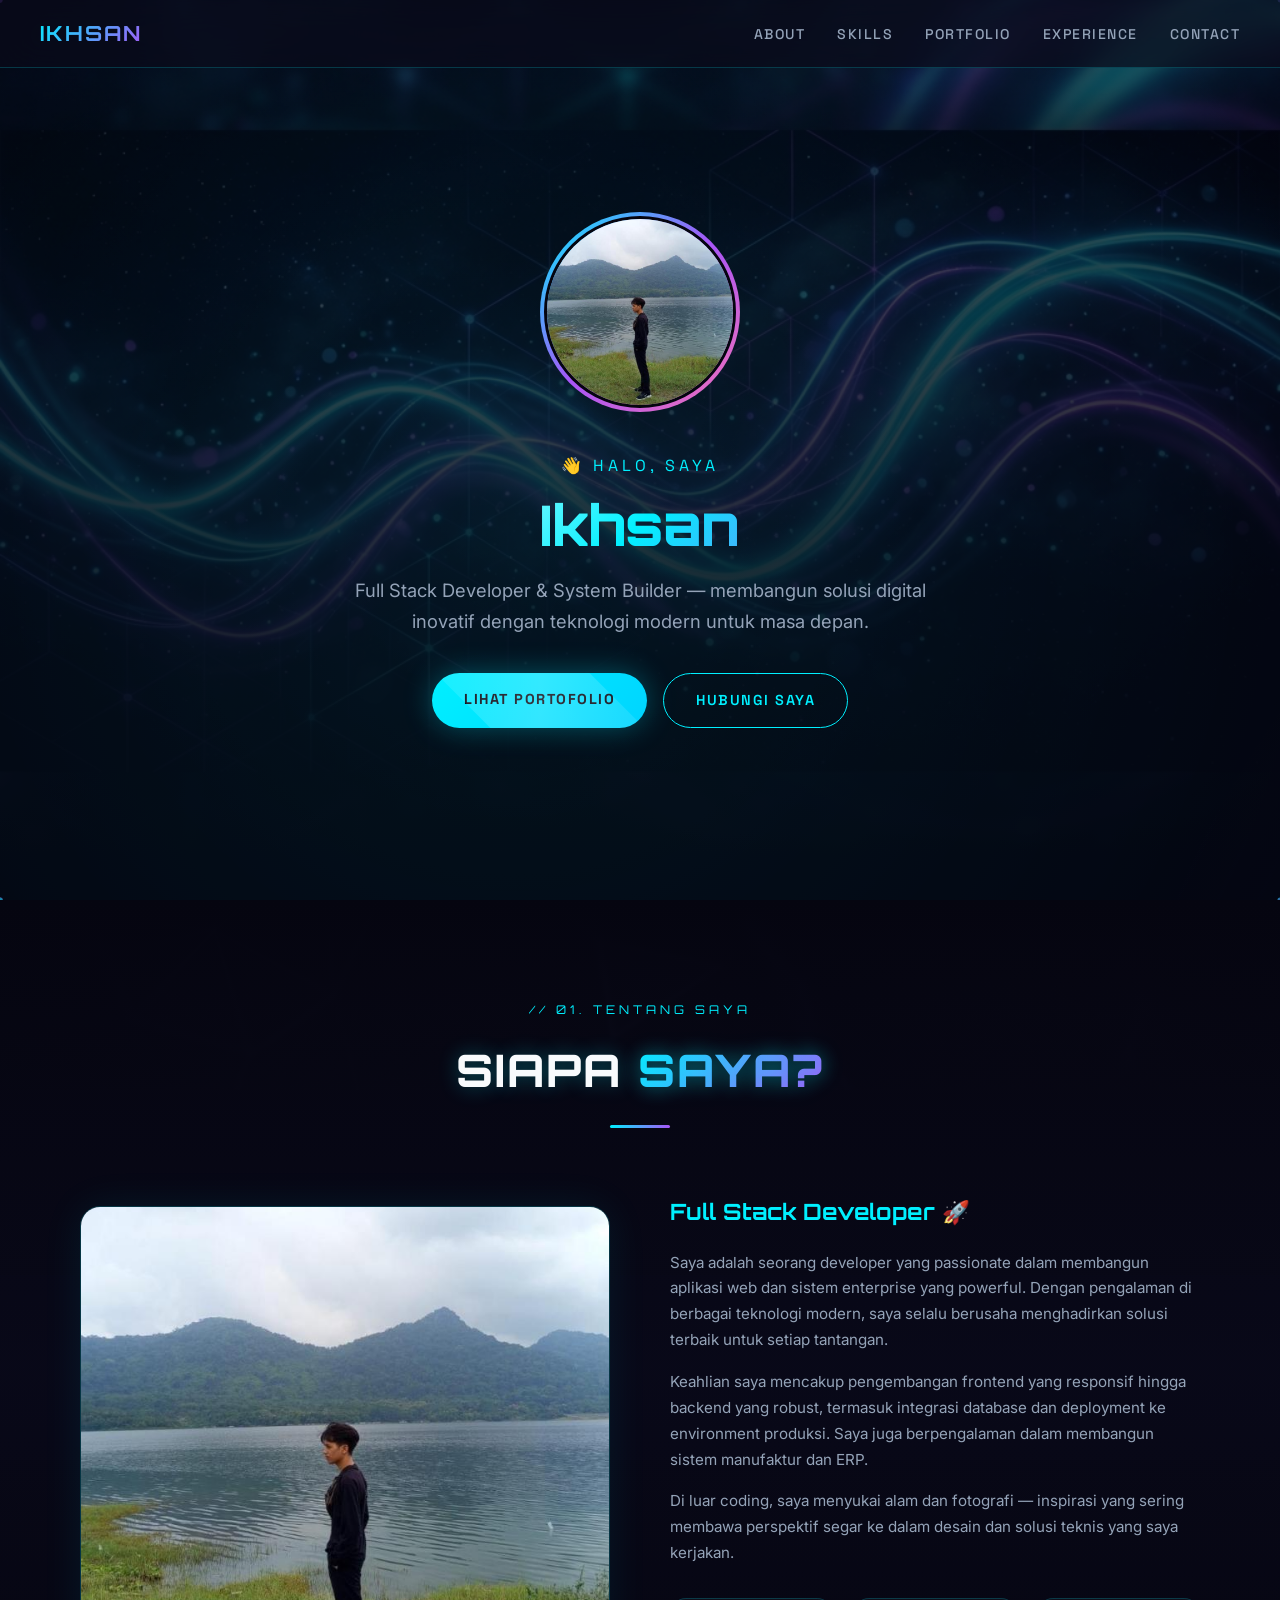
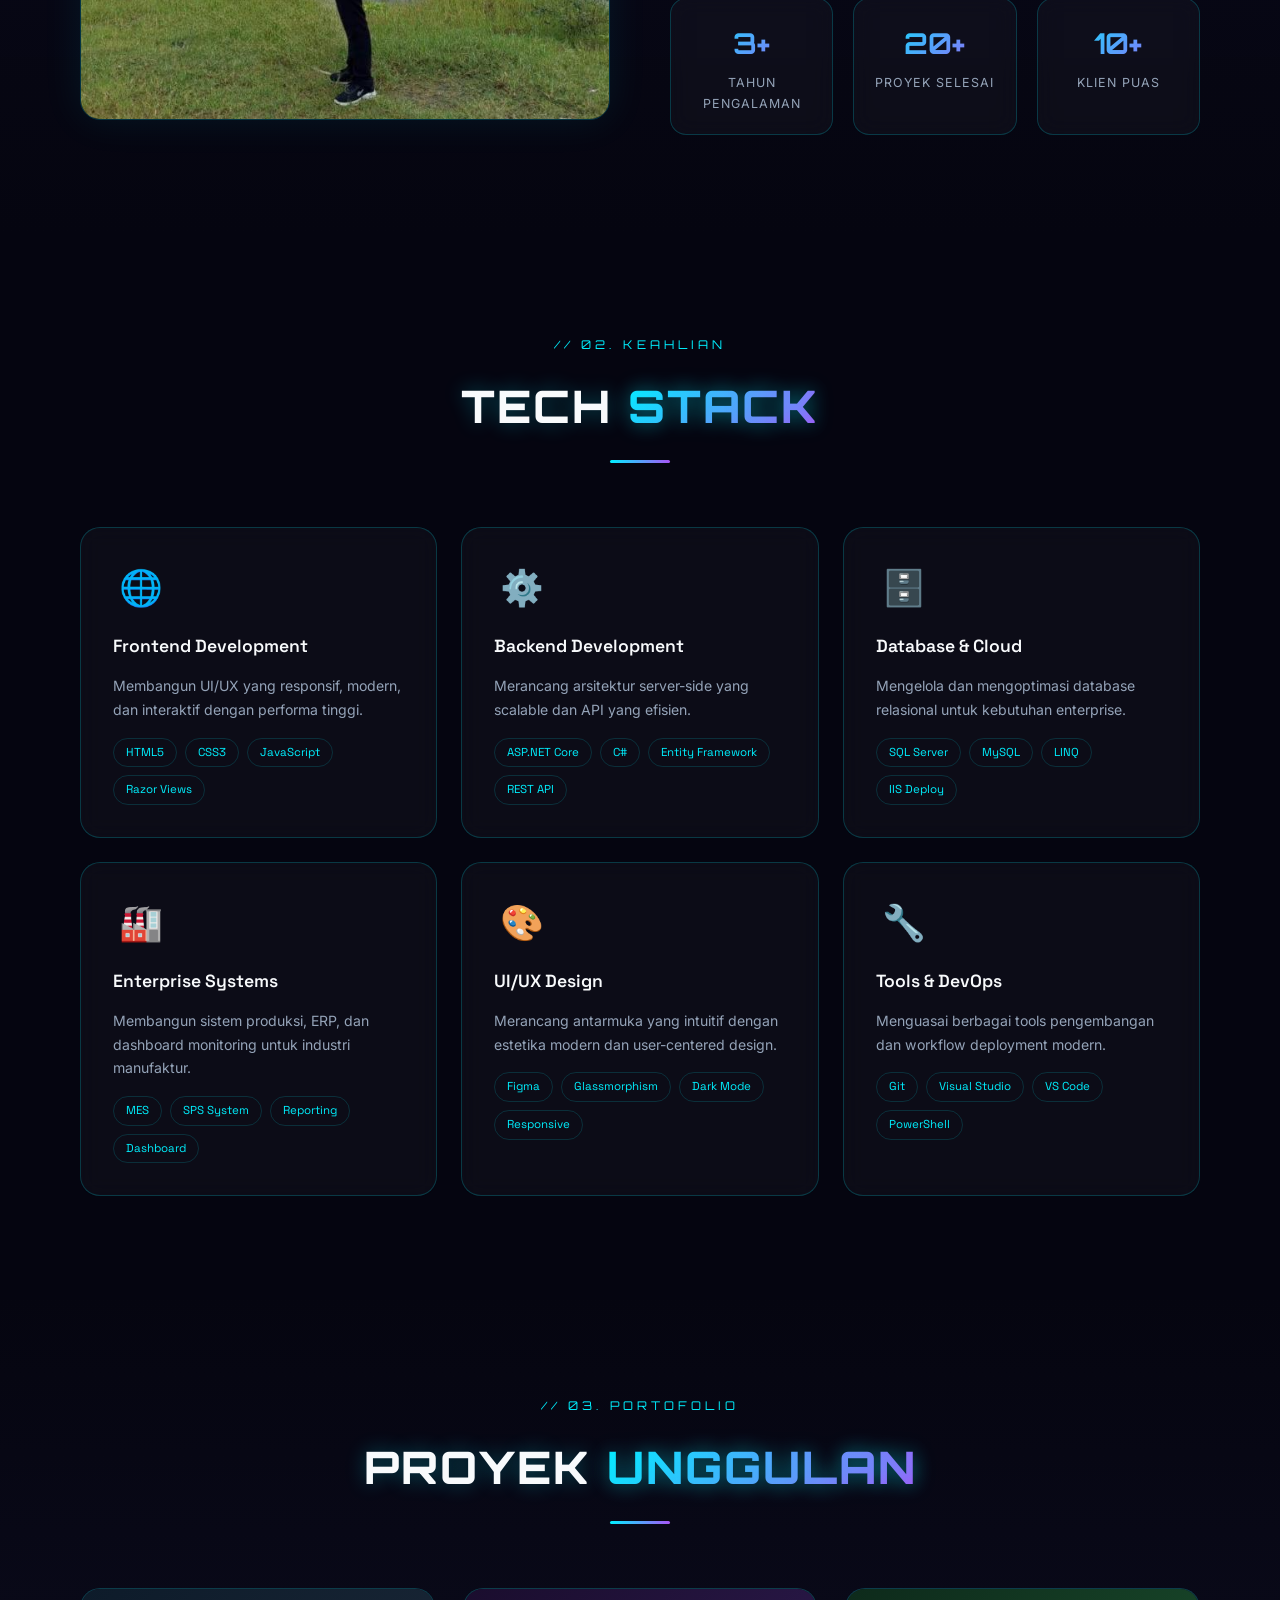
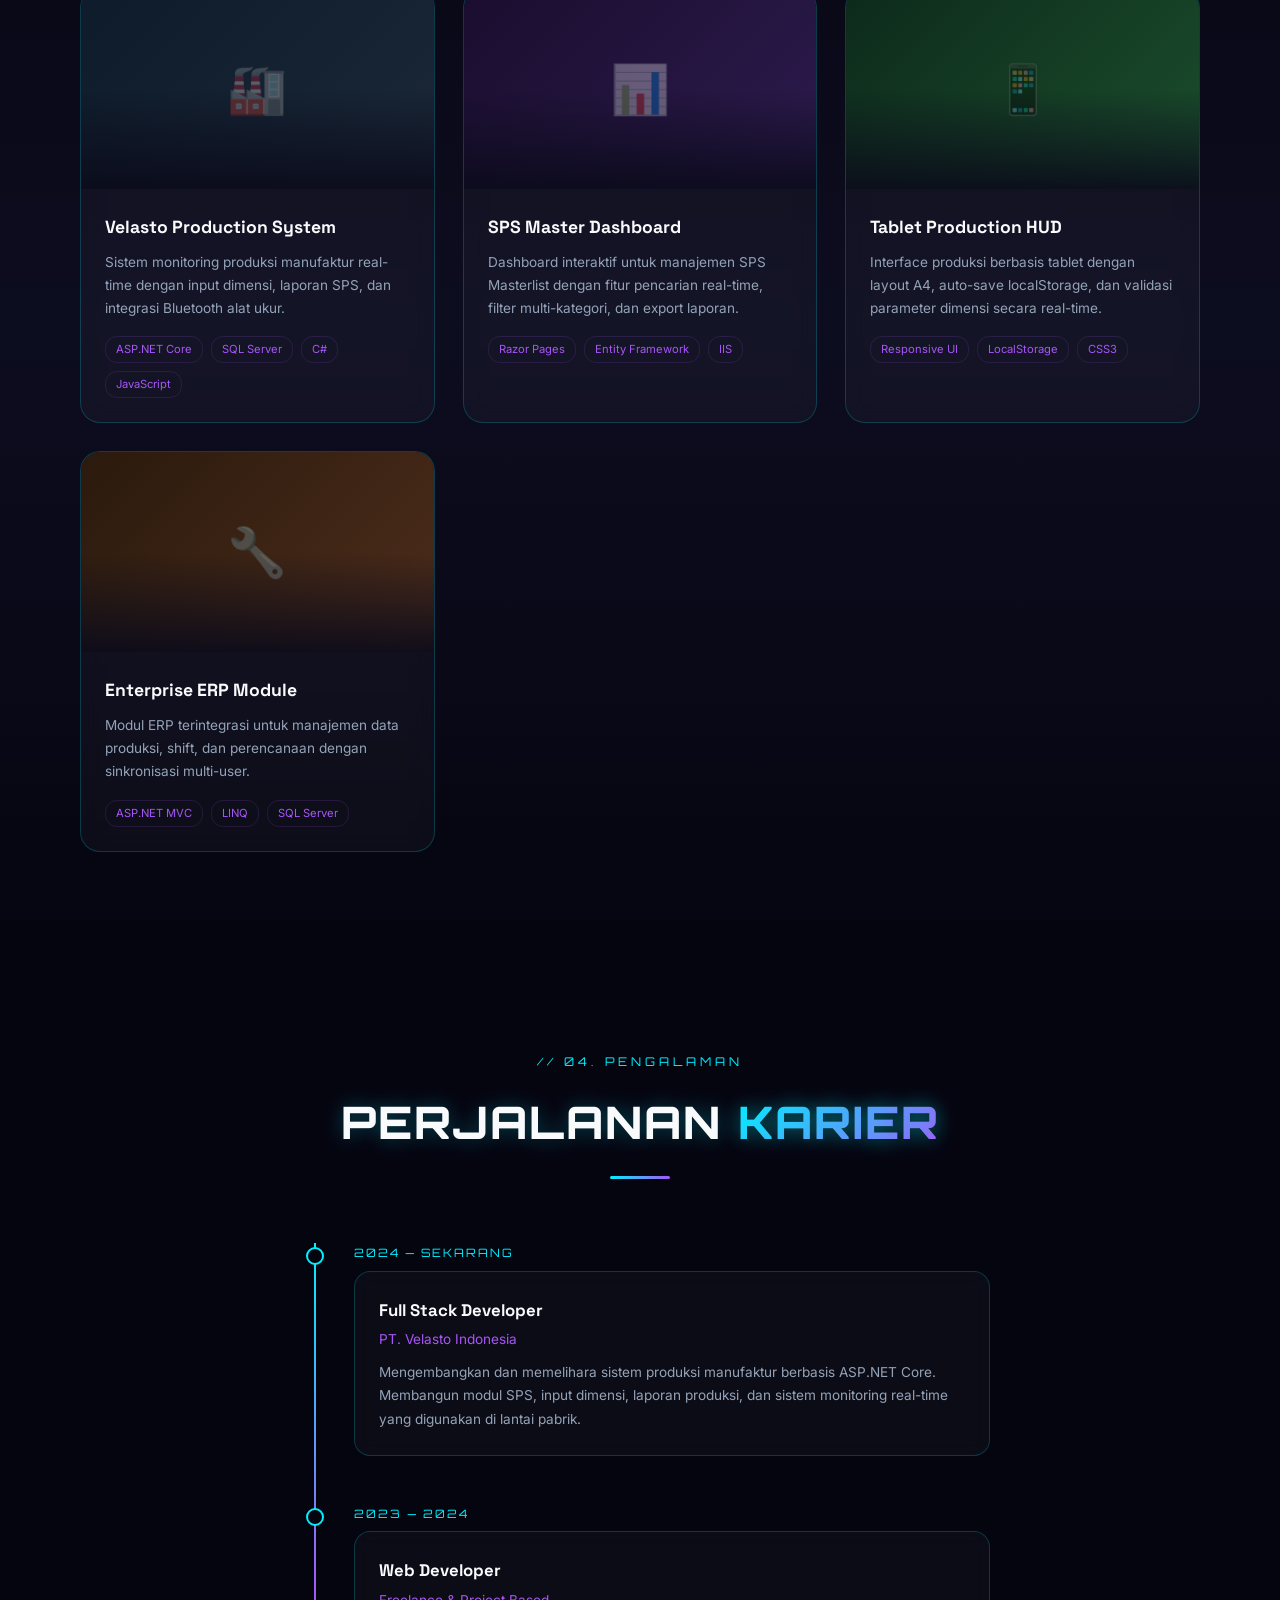
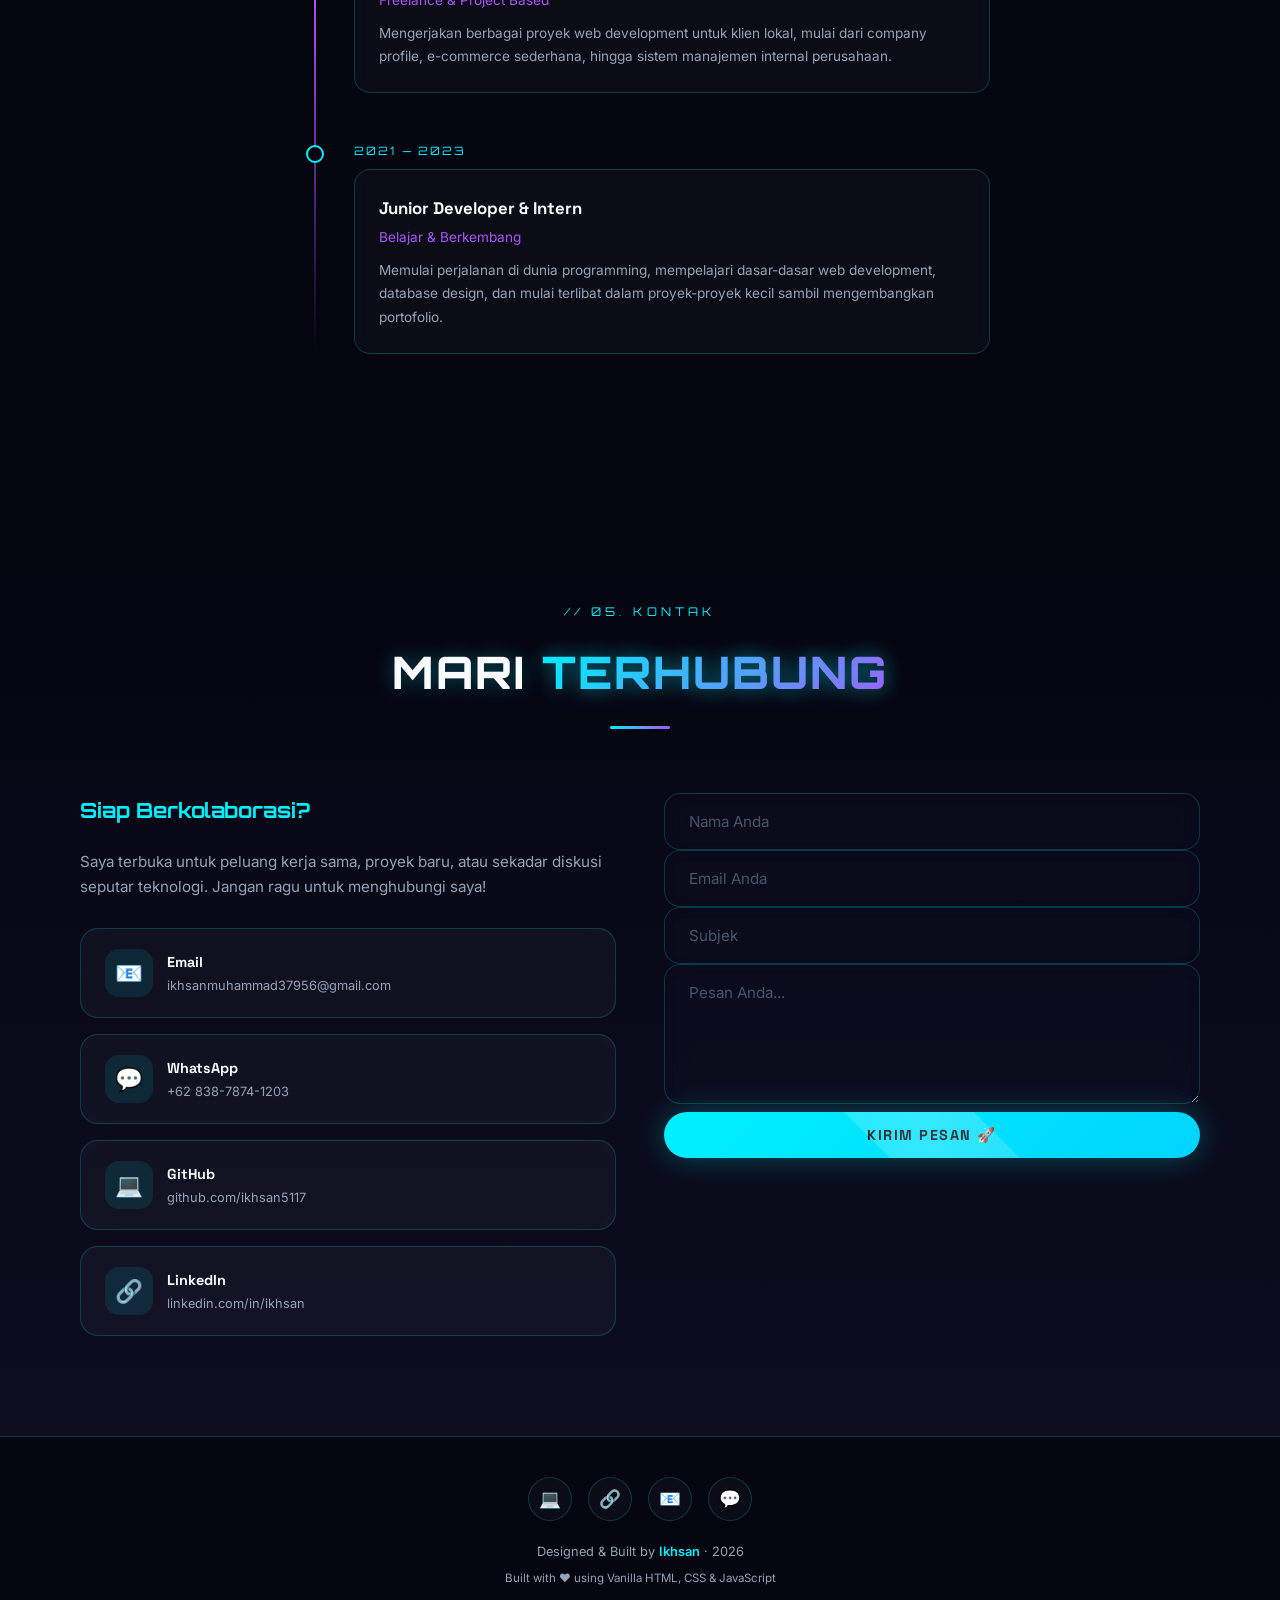
==== commit c52be412: "Aktifkan form kontak via Formspree" ====
--- a/index.html
+++ b/index.html
@@ -319,18 +319,18 @@
         </div>
       </div>
       <div class="contact-form reveal">
-        <form id="contact-form" onsubmit="handleSubmit(event)">
+        <form id="contact-form" action="https://formspree.io/f/mlgzrzlq" method="POST" onsubmit="handleSubmit(event)">
           <div class="form-group">
-            <input type="text" id="form-name" placeholder="Nama Anda" required autocomplete="name" />
+            <input type="text" name="name" id="form-name" placeholder="Nama Anda" required autocomplete="name" />
           </div>
           <div class="form-group">
-            <input type="email" id="form-email" placeholder="Email Anda" required autocomplete="email" />
+            <input type="email" name="email" id="form-email" placeholder="Email Anda" required autocomplete="email" />
           </div>
           <div class="form-group">
-            <input type="text" id="form-subject" placeholder="Subjek" required />
+            <input type="text" name="subject" id="form-subject" placeholder="Subjek" required />
           </div>
           <div class="form-group">
-            <textarea id="form-message" placeholder="Pesan Anda..." required></textarea>
+            <textarea name="message" id="form-message" placeholder="Pesan Anda..." required></textarea>
           </div>
           <button type="submit" class="btn btn-primary" id="btn-send" style="width:100%">
             Kirim Pesan 🚀
--- a/style.css
+++ b/style.css
@@ -4,19 +4,37 @@
 /* ===== CSS VARIABLES ===== */
 :root {
   --primary: #00f0ff;
-  --primary-dim: #00f0ff33;
+  --primary-rgb: 0, 240, 255;
   --secondary: #a855f7;
-  --secondary-dim: #a855f733;
+  --secondary-rgb: 168, 85, 247;
   --accent: #f472b6;
-  --bg-dark: #0a0a1a;
-  --bg-card: rgba(15, 15, 35, 0.6);
-  --bg-glass: rgba(255, 255, 255, 0.04);
-  --text-primary: #e2e8f0;
+  --bg-dark: #050510;
+  --bg-card: rgba(15, 15, 35, 0.4);
+  --bg-glass: rgba(255, 255, 255, 0.03);
+  --text-primary: #f8fafc;
   --text-secondary: #94a3b8;
-  --border-glow: rgba(0, 240, 255, 0.15);
+  --border-glow: rgba(0, 240, 255, 0.2);
   --font-display: 'Orbitron', sans-serif;
   --font-body: 'Inter', sans-serif;
   --font-alt: 'Space Grotesk', sans-serif;
+  --nebula-1: rgba(0, 240, 255, 0.1);
+  --nebula-2: rgba(168, 85, 247, 0.1);
+}
+
+/* ===== MESH GRADIENT ANIMATION ===== */
+@keyframes meshGradient {
+  0% { background-position: 0% 50%; }
+  50% { background-position: 100% 50%; }
+  100% { background-position: 0% 50%; }
+}
+
+body::before {
+  content: ''; position: fixed; inset: 0;
+  background: 
+    radial-gradient(circle at 20% 30%, var(--nebula-1) 0%, transparent 40%),
+    radial-gradient(circle at 80% 70%, var(--nebula-2) 0%, transparent 40%);
+  z-index: -1; animation: meshGradient 15s ease infinite alternate;
+  background-size: 200% 200%;
 }
 
 /* ===== RESET & BASE ===== */
@@ -155,8 +173,15 @@
   text-transform: uppercase; letter-spacing: 4px; margin-bottom: 12px;
 }
 .section-title {
-  font-family: var(--font-display); font-size: clamp(1.5rem, 3vw, 2.2rem);
-  font-weight: 700; margin-bottom: 16px;
+  font-family: var(--font-display); font-size: clamp(1.8rem, 4vw, 2.8rem);
+  font-weight: 800; margin-bottom: 16px;
+  text-transform: uppercase; letter-spacing: 2px;
+  text-shadow: 0 0 20px rgba(0, 240, 255, 0.3);
+}
+.section-title span {
+  background: linear-gradient(135deg, var(--primary), var(--secondary));
+  -webkit-background-clip: text; -webkit-text-fill-color: transparent;
+  filter: drop-shadow(0 0 10px rgba(0, 240, 255, 0.2));
 }
 .section-line {
   width: 60px; height: 3px; margin: 0 auto;
@@ -306,15 +331,25 @@
 .contact-info p { color: var(--text-secondary); margin-bottom: 28px; font-size: 0.95rem; }
 .contact-links { display: flex; flex-direction: column; gap: 16px; }
 .contact-link {
-  display: flex; align-items: center; gap: 14px; padding: 16px 20px;
-  border-radius: 14px; background: var(--bg-glass); border: 1px solid var(--border-glow);
-  transition: all 0.3s; cursor: pointer;
-}
-.contact-link:hover { border-color: var(--primary); transform: translateX(8px); box-shadow: 0 4px 20px var(--primary-dim); }
+  display: flex; align-items: center; gap: 14px; padding: 20px 24px;
+  border-radius: 18px; background: var(--bg-glass); border: 1px solid var(--border-glow);
+  transition: all 0.4s cubic-bezier(0.175, 0.885, 0.32, 1.275); cursor: pointer;
+  box-shadow: inset 0 0 20px rgba(255,255,255,0.02);
+}
+.contact-link:hover { 
+  border-color: var(--primary); 
+  transform: translateX(12px) scale(1.02); 
+  box-shadow: 0 10px 30px rgba(0, 240, 255, 0.15), inset 0 0 15px rgba(0, 240, 255, 0.05);
+}
 .contact-link-icon {
-  width: 42px; height: 42px; border-radius: 12px;
-  background: var(--primary-dim); display: flex; align-items: center;
-  justify-content: center; font-size: 1.2rem; flex-shrink: 0;
+  width: 48px; height: 48px; border-radius: 14px;
+  background: rgba(0, 240, 255, 0.1); display: flex; align-items: center;
+  justify-content: center; font-size: 1.4rem; flex-shrink: 0;
+  transition: all 0.3s;
+}
+.contact-link:hover .contact-link-icon {
+  background: var(--primary); color: #050510;
+  box-shadow: 0 0 20px var(--primary);
 }
 .contact-link-text h4 { font-family: var(--font-alt); font-size: 0.9rem; }
 .contact-link-text p { font-size: 0.8rem; color: var(--text-secondary); margin: 0; }
@@ -322,16 +357,31 @@
 .contact-form { display: flex; flex-direction: column; gap: 16px; }
 .form-group { position: relative; }
 .form-group input, .form-group textarea {
-  width: 100%; padding: 16px 20px; border-radius: 14px; font-size: 0.9rem;
-  background: var(--bg-glass); border: 1px solid var(--border-glow);
+  width: 100%; padding: 18px 24px; border-radius: 16px; font-size: 0.95rem;
+  background: rgba(15, 15, 35, 0.5); border: 1px solid var(--border-glow);
   color: var(--text-primary); font-family: var(--font-body);
-  transition: border-color 0.3s, box-shadow 0.3s; outline: none;
-  backdrop-filter: blur(10px);
-}
-.form-group input::placeholder, .form-group textarea::placeholder { color: var(--text-secondary); }
+  transition: all 0.4s; outline: none;
+  backdrop-filter: blur(15px);
+  box-shadow: inset 0 2px 10px rgba(0,0,0,0.2);
+}
+.form-group input::placeholder, .form-group textarea::placeholder { color: #475569; }
 .form-group input:focus, .form-group textarea:focus {
-  border-color: var(--primary); box-shadow: 0 0 20px var(--primary-dim);
-}
+  border-color: var(--primary); 
+  box-shadow: 0 0 25px rgba(0, 240, 255, 0.15), inset 0 0 10px rgba(0, 240, 255, 0.05);
+  transform: translateY(-2px);
+}
+.btn-primary {
+  background: linear-gradient(135deg, var(--primary), #00d4ff);
+  color: #050510; font-weight: 800;
+  box-shadow: 0 0 30px rgba(0, 240, 255, 0.3);
+  position: relative; overflow: hidden;
+}
+.btn-primary::after {
+  content: ''; position: absolute; top: -50%; left: -50%; width: 200%; height: 200%;
+  background: linear-gradient(45deg, transparent, rgba(255,255,255,0.2), transparent);
+  transform: rotate(45deg); transition: 0.5s; pointer-events: none;
+}
+.btn-primary:hover::after { left: 100%; }
 .form-group textarea { min-height: 140px; resize: vertical; }
 
 /* ===== FOOTER ===== */
